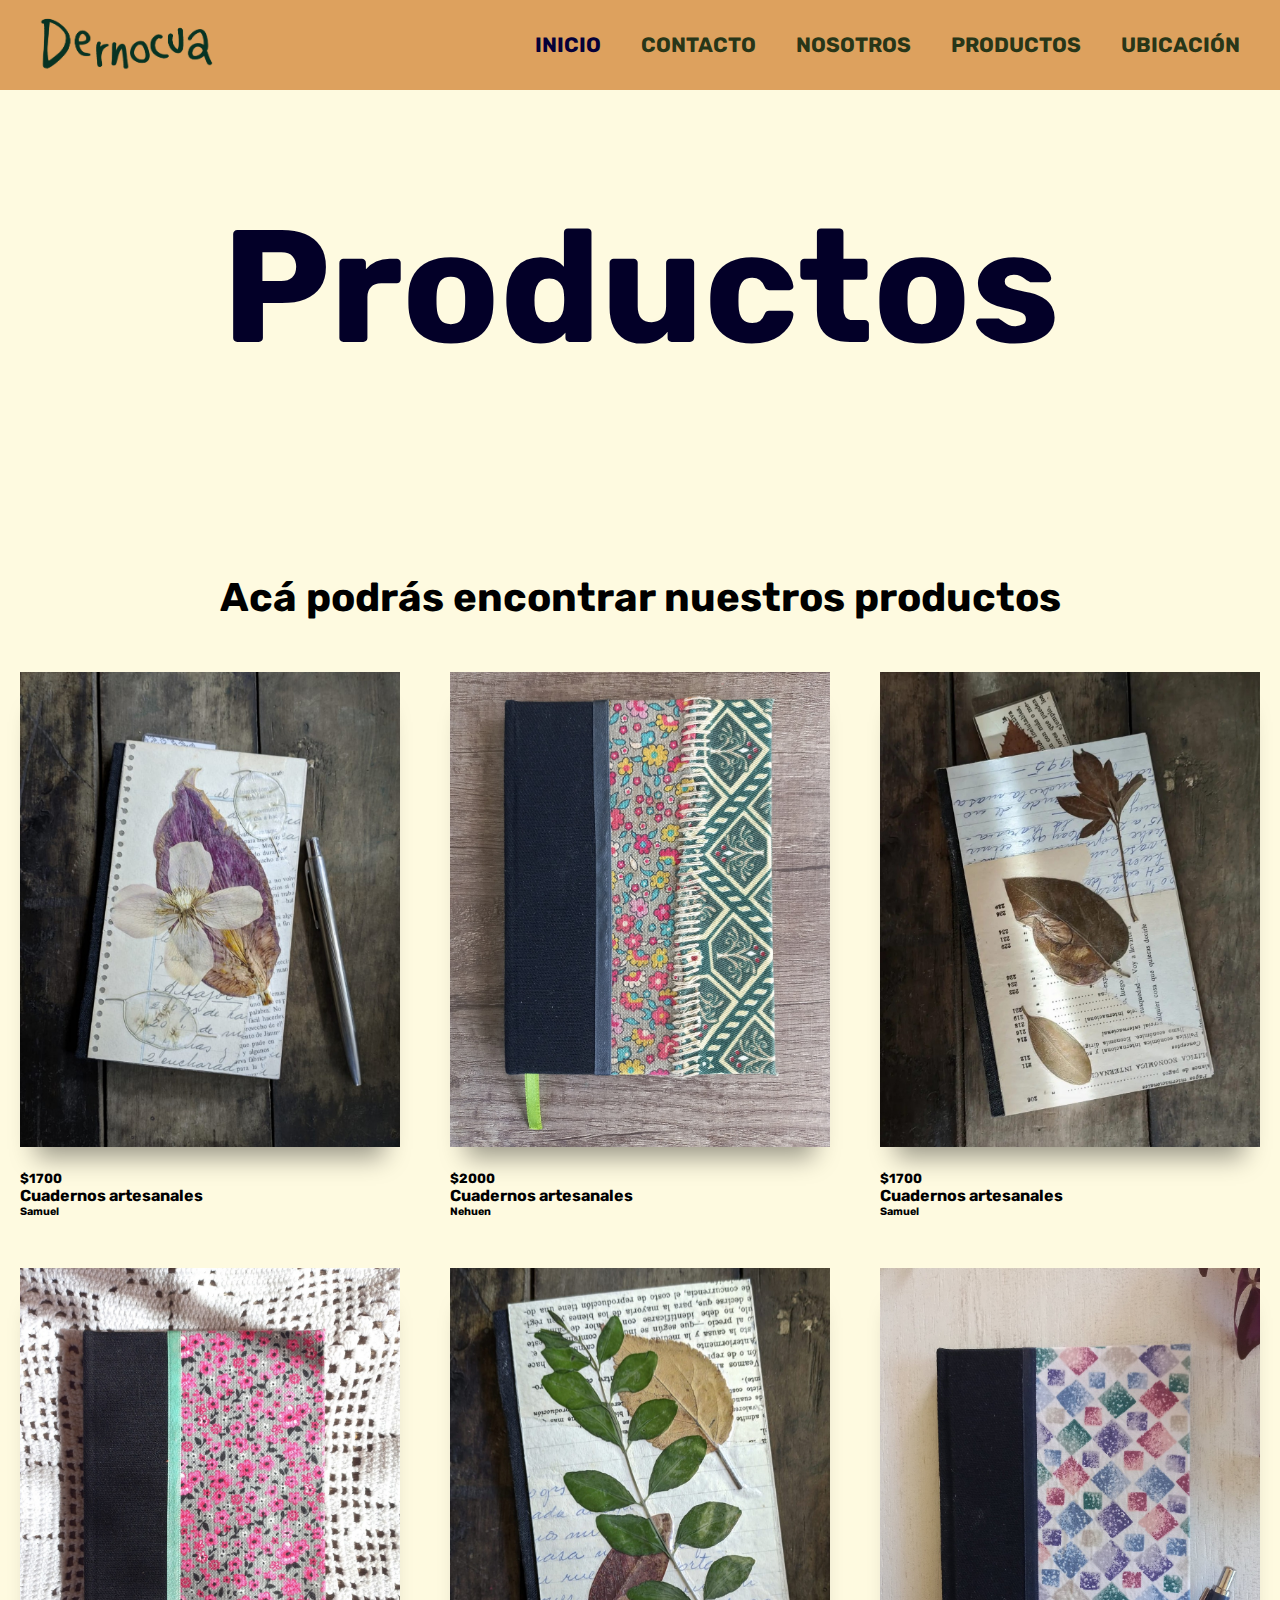
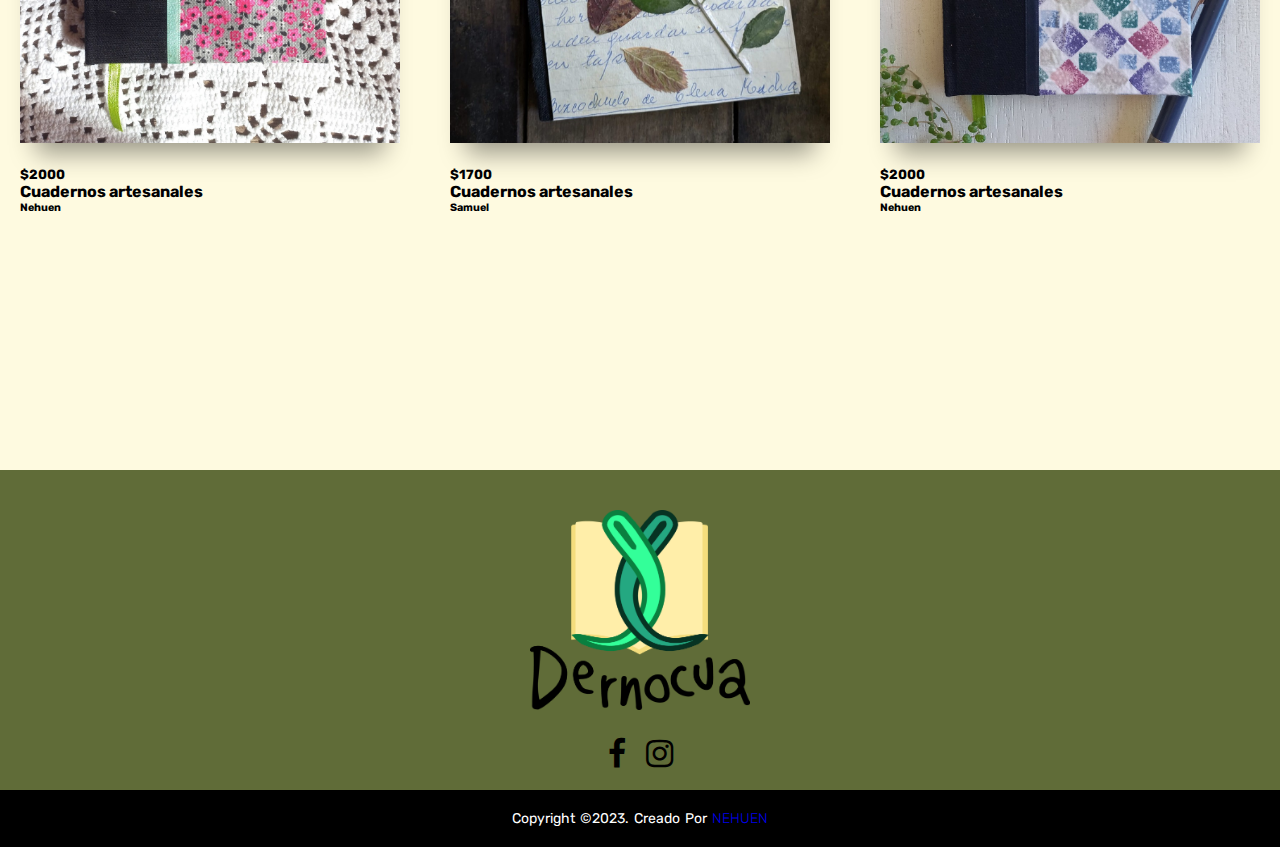
==== Pages/Productos.html @ 75b8b7bf "Primer commit" ====
<!DOCTYPE html>
<html lang="en">
<head>
    <meta charset="UTF-8">
    <meta http-equiv="X-UA-Compatible" content="IE=edge">
    <meta name="viewport" content="width=device-width, initial-scale=1.0">
    <link rel="preconnect" href="https://fonts.googleapis.com">
    <link rel="preconnect" href="https://fonts.gstatic.com" crossorigin>
    <link href="https://fonts.googleapis.com/css2?family=Rubik:wght@500&display=swap" rel="stylesheet">
    <link rel="stylesheet" href="https://stackpath.bootstrapcdn.com/font-awesome/4.7.0/css/font-awesome.min.css">
    <title>Dernocua | Productos</title>
    <link rel="shortcut icon" href="../Img/Dernocua.png" type="image/x-icon">
    <link rel="stylesheet" href="../Css/style.css">
</head>
<body>
    <header> 
        <div class="navbarDernocua"> <!-- Menú de Nav -->
            <a href="../index.html" class="Logo"><img src="../Img/Solo letras.png" alt="Nombre Dernocua"></a>
            <nav> 
                <ul class="Links">
                    <li><a href="../index.html" class="active">Inicio</a></li>
                    <li><a href="./Contacto.html" class="df contacto">Contacto</a></li>
                    <li><a href="./Nosotros.html" class="df">Nosotros</a></li>
                    <li><a href="./Productos.html" class="df">Productos</a></li>
                    <li><a href="./Ubicación.html" class="df">Ubicación</a></li>
                </ul>
            </nav>
            <div class="list">
                <label for="menu" class="menu__label">
                    <img src="../Img/list.svg" alt="list">
                </label>
                <input type="checkbox" name="" id="menu" class="InputList">
                <div class="NavbarMenuMobile">
                    <ul class="LinksMobile">
                        <li><a href="../index.html" class="active">Inicio</a></li>
                        <li><a href="./Contacto.html" class="df contacto">Contacto</a></li>
                        <li><a href="./Nosotros.html" class="df">Nosotros</a></li>
                        <li><a href="./Productos.html" class="df">Productos</a></li>
                        <li><a href="./Ubicación.html" class="df">Ubicación</a></li>
                    </ul>
                </div>
            </div>
        </div>
    </header>
    
    <main class="M-Productos">
        <div class="ContenedorTitulo">
            <h1 class="titulo noIndex tituloMobile" >Productos</h1>
        </div>
        <h2>Acá podrás encontrar nuestros productos</h2>
    </main>

    <section class="GridContainer">
        <div class="ProductosSection">
            <div class="ProductosSection__Producto1">
                <div class="ProductosSection__ContenedorImg">
                    <img src="../Img/Libro-Sam-1.jpeg" alt="Cuaderno tapa hojas">
                </div>
                <div class="ProductosSection__Txt">
                    <h5>$1700</h5>
                    <h4>Cuadernos artesanales</h4>
                    <h6>Samuel</h6>
                </div>
            </div>
            <div class="ProductosSection__Producto2">
                <div class="ProductosSection__ContenedorImg">
                    <img src="../Img/Libro-Nehuen-1.jpeg" alt="Cuaderno tapa telas">
                </div>
                <div class="ProductosSection__Txt">
                    <h5>$2000</h5>
                    <h4>Cuadernos artesanales</h4>
                    <h6>Nehuen</h6>
                </div>
            </div>
            <div class="ProductosSection__Producto3">
                <div class="ProductosSection__ContenedorImg">
                    <img src="../Img/Libro-Sam-2.jpeg" alt="Cuaderno tapa hojas">
                </div>
                <div class="ProductosSection__Txt">
                    <h5>$1700</h5>
                    <h4>Cuadernos artesanales</h4>
                    <h6>Samuel</h6>
                </div>
            </div>
            <div class="ProductosSection__Producto4">
                <div class="ProductosSection__ContenedorImg">
                    <img src="../Img/Libro-Nehuen-2.jpeg" alt="Cuaderno tapa telas">
                </div>
                <div class="ProductosSection__Txt">
                    <h5>$2000</h5>
                    <h4>Cuadernos artesanales</h4>
                    <h6>Nehuen</h6>
                </div>
            </div>
            <div class="ProductosSection__Producto5"> 
                <div class="ProductosSection__ContenedorImg">
                    <img src="../Img/Libro-Sam-3.jpeg" alt="Cuaderno tapa hojas">
                </div>
                <div class="ProductosSection__Txt">
                    <h5>$1700</h5>
                    <h4>Cuadernos artesanales</h4>
                    <h6>Samuel</h6>
                </div>
            </div>
            <div class="ProductosSection__Producto6">
                <div class="ProductosSection__ContenedorImg">
                    <img src="../Img/Libro-Nehuen-3.jpeg" alt="Cuaderno tapa telas">
                </div>
                <div class="ProductosSection__Txt">
                    <h5>$2000</h5>
                    <h4>Cuadernos artesanales</h4>
                    <h6>Nehuen</h6>
                </div>
            </div>
        </div>
    </section>
        
        
        <footer>
            <div class="footer-content">
                <img src="../Img/Dernocua logo y nombre.png" alt="Logo de Dernocua" class="LogoFooter">
                <ul class="socials">
                    <li><a href="https://www.facebook.com/profile.php?id=100084937357541" target="_blank" class="Face"><i class="fa fa-facebook"></i></a></li>
                    <li><a href="https://www.instagram.com/dernocua/?fbclid=IwAR2qWeldLcAL_g2Lmc_AizQINRMRyN1Q34er-c5KJj5J0bY8YRoaZrIyLvI" target="_blank" class="Ig"><i class="fa fa-instagram"></i></a></li>
                </ul>
            </div>
            <div class="footer-bottom">
                <p>copyright &copy;2023. Creado por <span><a href="https://github.com/Nehuen627" target="_blank">Nehuen</a></span></p>
            </div>
        </footer>
</body>
</html>
---- Css/style.css ----
/* global */
* {
    margin: 0;
    padding: 0;
    box-sizing: border-box;
    text-decoration: none;
    list-style: none;
    font-family: 'Rubik', sans-serif;
}
body {
    height: 100vh;
    background-color: #FEFAE0;
}

/* header (navbar) */
header{
    position: fixed;
    top: 0;
    z-index: 1000;
	width: 100%;
	height: 90px;
	background-color: #DDA15E;
    transition: all .50s ease;
}
.navbarDernocua{
	max-width: 100%;
	padding: 0 10px;
	margin: auto;
}
.Logo{
	float: left;
	padding: 5px 20px 0;
}
.Logo img{
	height: 80px;
}
.Logo img:hover{
	transform: scale(1.1);
}
.Links{
    float: right;
	display: flex;
	align-items: center;
	min-height: 90px;
	z-index: 1000;
}
.Links{
	list-style: none;
	padding: 0 10px;
}
.Links li{
	position: relative;
	transition: .3s linear;
	z-index: 1000;
}
.Links li:hover{
	transform: scale(1.1);
}
.Links li a{
	text-align: center;
	text-transform: uppercase;
	font-size: 1.3rem;
	font-weight: bold;
	padding: 12px 20px;
	transition: .3s linear;
    text-decoration: none   ;
}
.LinksMobile li a {
    text-decoration: none;
}

.Links li a:hover{
    text-shadow: #da00e5 1px 1px;
    color: #050038;
	transform: scale(1.1);
}

.active {
    color: #050038;
}

/* color base texto navbar - inicio */
    .df {
color: #283618;
}   

.list {
    float: right;
    padding: 20px 20px 0;
}
.list label img {
    height: auto;
    width: 50px;
    display: none;
}
.InputList {
    display: none;
}

/* Footer */
footer{
    position: relative;
    bottom: 0;
    background-color: #606c38;
    height: auto;
    width: 100%;
    font-family: "Open Sans";
    padding-top: 40px;
}
.LogoFooter {
    height: 200px;
}
.footer-content{
    display: flex;
    align-items: center;
    justify-content: center;
    flex-direction: column;
    text-align: center;
}
.socials{
    list-style: none;
    display: flex;
    align-items: center;
    justify-content: center;
    margin: 28px 0 20px 0;
}
.socials li{
    margin: 0 10px;
}
.socials a{
    text-decoration: none;
    color: black;
}
.socials a i{
    font-size: 2rem;
    transition: color .4s ease;
}
.Face i:hover {
    color: #F3FF86;
    transform: scale(1.1);
}
.Ig i:hover {
    color: 	#F3FF86;
    transform: scale(1.1);
}

.footer-bottom{
    color: #fff;
    background: #000;
    width: 100%;
    padding: 20px 0;
    text-align: center;
}
.footer-bottom p{
    font-size: 14px;
    word-spacing: 2px;
    text-transform: capitalize;
}
.footer-bottom span{
    text-transform: uppercase;
    font-weight: 200;
}

/* titulo */
.ContenedorTitulo {
    overflow: hidden;
}
.titulo {
    font-size: 10rem;
    position: relative;
    text-align: center;
    color: #030028;
    background: none;
    animation: 2s;
    animation-name: slidein;
}
@keyframes slidein {
    from {
        margin-left: 100%;
        width: 300% 
    }

    to {
        margin-left: 0%;
        width: 100%;
    }
}
.titulo.noIndex {
    margin: 15% auto 15% auto;
}

/* Index */
/* main */
.LogoIndex {
    display: flex;
    position: relative;
    margin: 12% auto 0% auto;
    height: 280px;
    width: 280px;
}

.hrIndex {
    background-color: black;
    position: relative;
    height: 3px;
    width: 40%;
    margin-left: auto;
    margin-right: auto;
    animation: 5s;
    animation-name: slidein;
}

.Br-Bs {
    position: relative;
    text-align: center;
    font-size: 1.5rem;
    padding: 0 0 180px 0;
    animation: 4s;
    animation-name: slidein;
}

/* Presentación */
.Presentación {
    position: relative;
    text-align: center;
    padding: 20px 0 20px 0;
    background-color: #99a670;
    width: 100%;
}
.Presentación h2 {
    font-size: 2rem;
}
.pPresentación {
    width: 800px;
    margin: 0 auto;
    color: black;
    font-family: 'Pacifico', cursive;
    font-size: 1.2rem;
}
.Disposición {
    font-size: 1.5rem;
    padding: 10px 0;
    margin: 0% 35%;
    background-color: #8c9c59;
    border-bottom-right-radius: 40px;
    border-top-left-radius: 40px;
}

/* section hs y ub */
.HsUbi figure {
    display: flex;
    margin: 8% auto;
    justify-content: center;
    align-items: center;
}

.ContainerImg1 {
    position: relative;
    width: 50%;
    max-width: 733px;
    display: flex;
    margin-right: 15px;
    align-items: center;
}
.ContainerImg2 {
    position: relative;
    width: 50%;
    max-width: 733px;
    display: flex;
    margin-left: 15px;
    align-items: center;
}
.FHis, .FUbi {
    display: block;
    width: 100%;
    height: 550px;
    border-radius: 15px;
    box-shadow: 0px 15px 25px #00000080;
    cursor: pointer;
}
.CapaHis, .CapaUbi{
    position: absolute;
    background: #00000080;
    color: #f1f1f1;
    border-radius: 15px;
    width: 100%;
    height: 100%;
    transition: .5s ease;
    opacity:0;
    font-size: 2rem;
    color: white;
    text-align: center;
    padding: 50% 50% 0 0 ;
}

.LinkHover {
    color: #FFFFAB;
    font-size: 2rem;
    font-family: "Open Sans";
}

.ContainerImg1:hover .CapaHis {
    opacity: 1;
}
.ContainerImg2:hover .CapaUbi {
    opacity: 1;
}

/* Llama a Producto */
.ProductoLink {
    display: flex;
    justify-content: center;
}
.ProductoLink h2 {
    font-size: 2rem;
    text-align: center;
    padding: 5% 0;
}
.ProductoLink div img {
    margin: 0 0 40% 0;
}

.TituloExplora:hover {
    transform: scale(1.1);
    transition: all 0.5s ease;
}

/* Contacto */
.M-Contacto div {
    position: relative;
    text-align: center;
}
.M-Contacto div h2 {
    font-size: 2.5rem;
}
.M-Contacto div p {
    font-size: 1.2rem;
}
.cuerpo {
    display: flex;
    justify-content: center;
}
.S-Formulario {
    background-color: #E3A772;
    border: #572b05 solid;
    display: flex;
    padding: 5%;
    height: 70%;
    width: 40%;
    border-radius: 2%;
    margin: 5%;
    justify-content: center;
}

.Formulario {
    height: auto;
    width: 100%;
    display: flex;
    flex-direction: column;
}
.Formulario h5 {
    margin: 1%;
    font-size: 1.1rem;
}
.Formulario input, select{
    margin:1% auto 5% 1%;
    height: 45%;
    width: 100%;
    background-color:antiquewhite;
    border: #000 solid;
}
.Formulario textarea {
    margin:1% auto 0% 1%;
    width: 100%;
    height: 50%;
    background-color:antiquewhite;
    border: #000 solid;
}
.contenido {
    display: flex;
    align-items: center;
    margin:1%;
}

#checkbox{
    margin: 0%;
    width: 10%;
    height: 60%;
}
.Nhover:hover , .Mhover:hover , .Thover:hover , .Chover:hover {
    transform: scale(1);
    color: #050038;
    text-shadow: #ffffff 1px 1px;
}

/* Nosotros */
.M-Nosotros  h2{
    text-align: center;
    font-size: 2.5rem;
    margin: 0% auto 4% auto;
}
.N-Dernocua {
    text-align: center;
    font-size: 3rem;
    background-color:#8D80AD;
    padding: 2%;
    color: 010029;
    font-family: 'Pacifico', cursive;
}
.Historia {
    text-align: center;
}
.H-p1 p, .H-p2  p, .H-p4 p {
    font-size: 1.2rem;
    color: #000;
    padding: 5%;
    font-family: 'Pacifico', cursive;
    font-weight: 500;
    font-size: 1.3rem;
    width: 60%;
    margin: 0% auto;
}

.H-p3 p {
    margin-top: 5%;
    font-size: 1.4rem;
}
.H-p3 h4 {
    padding: 3%;
    font-size: 1.6rem
}
.H-p4 {
    padding: 1%;
}

.H-p5 {
    font-size: 1.8rem;
    margin: 0% auto 8% auto;
}
.H-p6 {
    padding: 5%;
    font-weight: 600;
    font-size: 1.4rem;
    background-color: #39210c7b;
    margin: 0% 5%;
    border-top-left-radius: 80px;
    border-bottom-right-radius: 80px;
}

.Historia hr {
    width: 80%;
    height: 3.5px;
    margin: 1% auto;
    background-color: #000;
    display: inline-block;
    justify-content: center;
}

.agradecimiento {
    padding: 5%;
    margin: 10% 10% 15% 10%;
    border-radius: 50px;
    font-size: 1.5rem;
    box-shadow: 0px 15px 25px #00000080;
    background-color: #d28400;
    background-image: linear-gradient(132deg, #d28400 0%, #715900 100%);    
    text-align: center;
}

/* Ubicación */
.UbicacionesPresentación h2{
    text-align: center;
    font-size: 2.5rem;
    margin: 0% auto 4% auto;
}
.UbicacionesPresentación p {
    text-align: center;
    font-size: 1.5rem;
    margin-bottom: 2%;
}
.carouseldiv {
    background-color: #000;
    padding: 0.5%;
    border-radius: 10px;
    margin-bottom: 20%;
}
.TextCarousel {
    color: black;
}
.TextCarousel a {
    text-decoration: none;
    color: #c800ff;
}


/* Productos */

.M-Productos h2 {
    text-align: center;
    font-size: 2.5rem;
    margin: 0% auto 4% auto;
}
.GridContainer {
    width: 100%;
    margin: 0 auto 20% auto;
    max-width: 1240px;
}
.ProductosSection {
    display: grid;
    grid-template-columns: repeat(3, 1fr);
    grid-gap: 50px;
}

.ProductosSection__ContenedorImg img{
    height: auto;
    width: 100%;
    position: relative;
    display: inline-block;
    margin-bottom: 20px;
    box-shadow: 0 26px 24px -16px rgb(0 0 0 / 40%);
    transition: all .17s ease-in-out;
}

.ProductosSection__Producto1 img:hover,  .ProductosSection__Producto2 img:hover, .ProductosSection__Producto3 img:hover, .ProductosSection__Producto4 img:hover, .ProductosSection__Producto5 img:hover, .ProductosSection__Producto6 img:hover {
    transform: translateY(-10px);
    padding: 2px;
    background-color: blueviolet;
}         

.ProductosSection__Producto1:hover,  .ProductosSection__Producto2:hover, .ProductosSection__Producto3:hover, .ProductosSection__Producto4:hover, .ProductosSection__Producto5:hover, .ProductosSection__Producto6:hover {
    color: blueviolet;
}         

/* Media queries */
/* Small devices (portrait tablets and large phones, 600px and up) */
@media only screen and (max-width: 768px) {
    /* Navbar */
    .Links {
        display: none;
    }
    .list label img {
        display: block;
    }
    .NavbarMenuMobile {
        position: absolute;
        top: 100%;
        margin-top: 1%;
        right: 2%;
        width: 270px;
        height: auto;
        background-color: #DDA15E;
        display: flex;
        flex-direction: column;
        border-radius: 10px;
        transition: all .50s;
        clip-path: circle(0 at center);
    }
    .LinksMobile {
        padding-left: 0rem; 
        margin-bottom: 0rem; 
    }
    .LinksMobile a {
        display: block;
        margin: 12px 0;
        padding: 0px 25px;
        transition: all .50s;
    }
    .InputList:checked + .NavbarMenuMobile {
        clip-path: circle(100% at center);
    }
    .tituloMobile {
        font-size: 2.5rem;
    }  
    .ContenedorTitulo {
        margin: 30% auto 15% auto;
    }
    /* Productos */
    .ProductosSection {
        display: grid;
        grid-template-columns: 1fr;
    }    
}


/* Medium devices (landscape tablets, 768px and up) */
@media only screen and (min-width:768px) and (max-width: 992px) {
    /* Navbar */
    .Links {
        display: none;
    }
    .list label img {
        display: block;
    }
    .NavbarMenuMobile {
        position: absolute;
        top: 100%;
        margin-top: 1%;
        right: 2%;
        width: 270px;
        height: auto;
        background-color: #DDA15E;
        display: flex;
        flex-direction: column;
        border-radius: 10px;
        transition: all .50s;
        clip-path: circle(0 at center);
    }
    .LinksMobile {
        padding-left: 0rem; 
        margin-bottom: 0rem; 
    }
    .LinksMobile a {
        display: block;
        margin: 12px 0;
        padding: 0px 25px;
        transition: all .50s;
    }
    .InputList:checked + .NavbarMenuMobile {
        clip-path: circle(100% at center);
    }
    .tituloMobile {
        font-size: 2rem;
    }  

    
    /* Productos */
    .ProductosSection {
        display: grid;
        grid-template-columns: repeat(2, 1fr);
        grid-gap: 50px;
    }    
}

@media only screen and (min-width:992px) {
    .NavbarMenuMobile {
        display: none;
    }
}
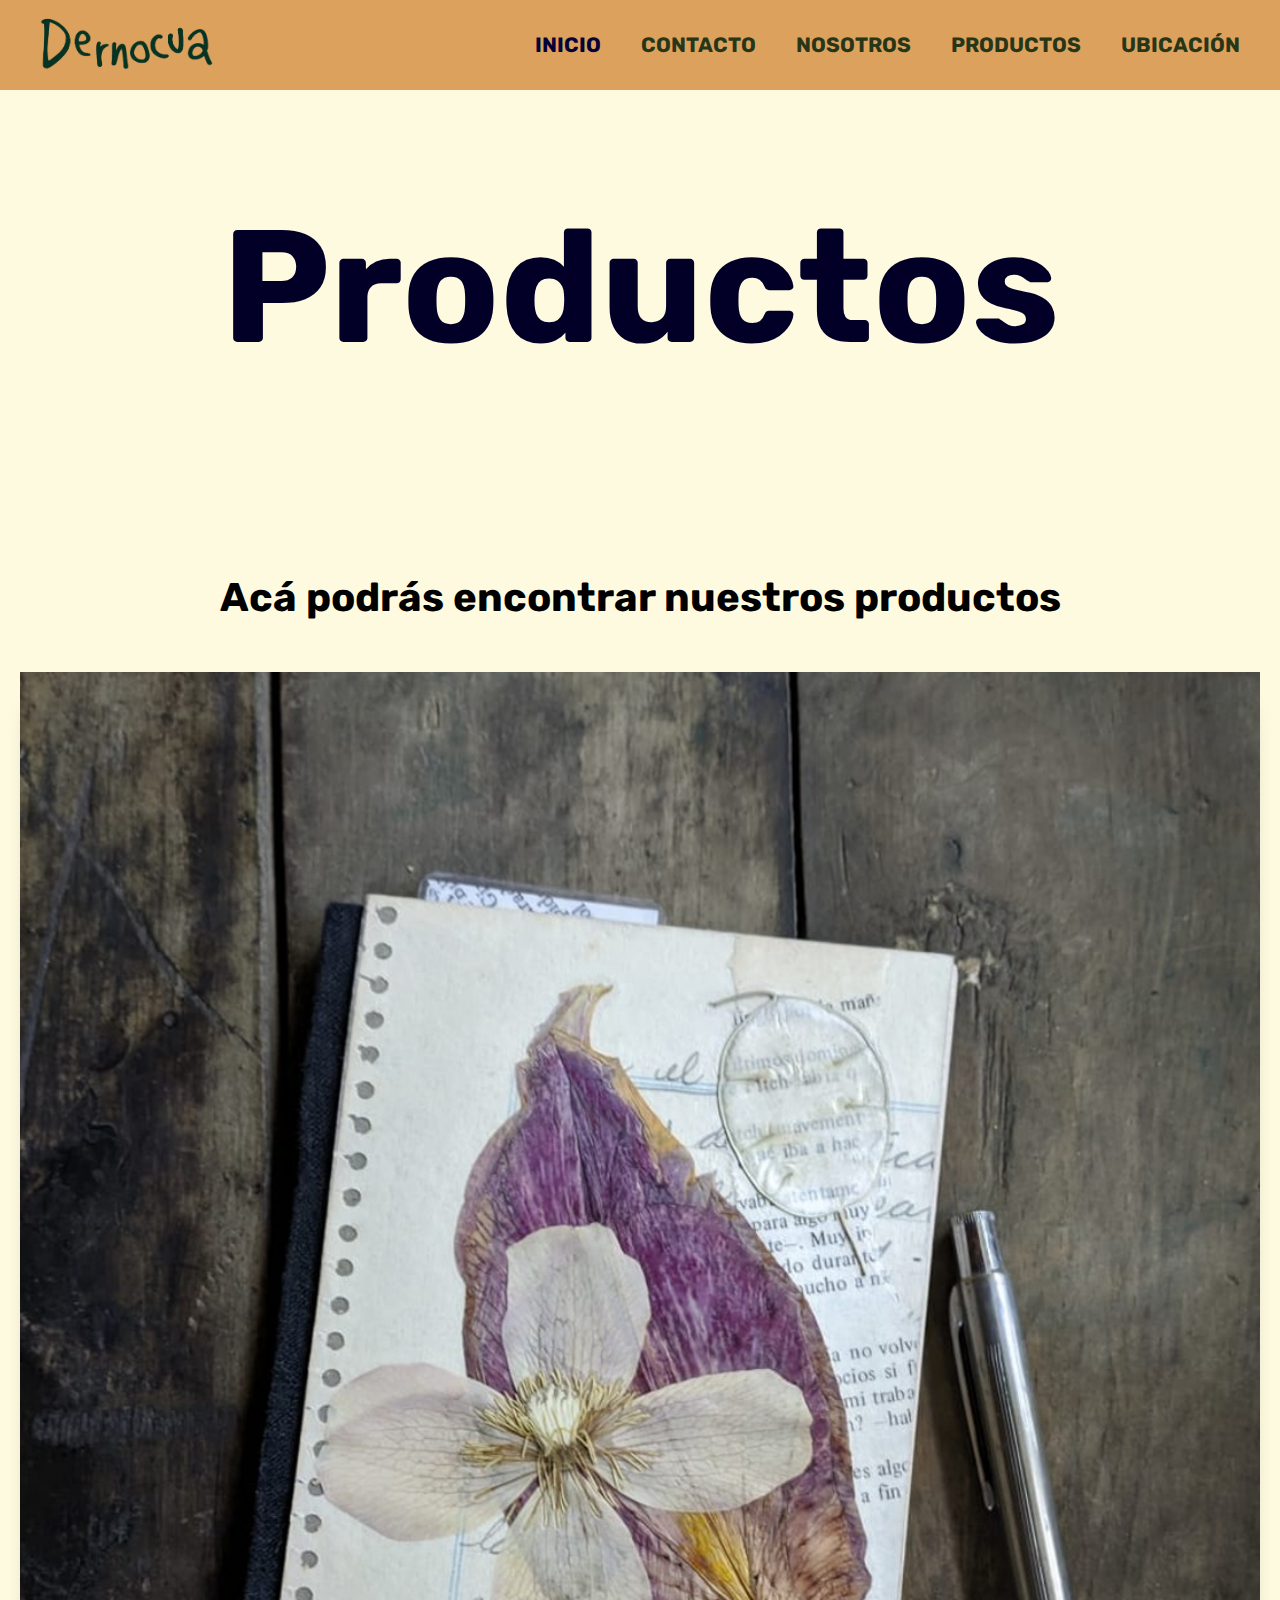
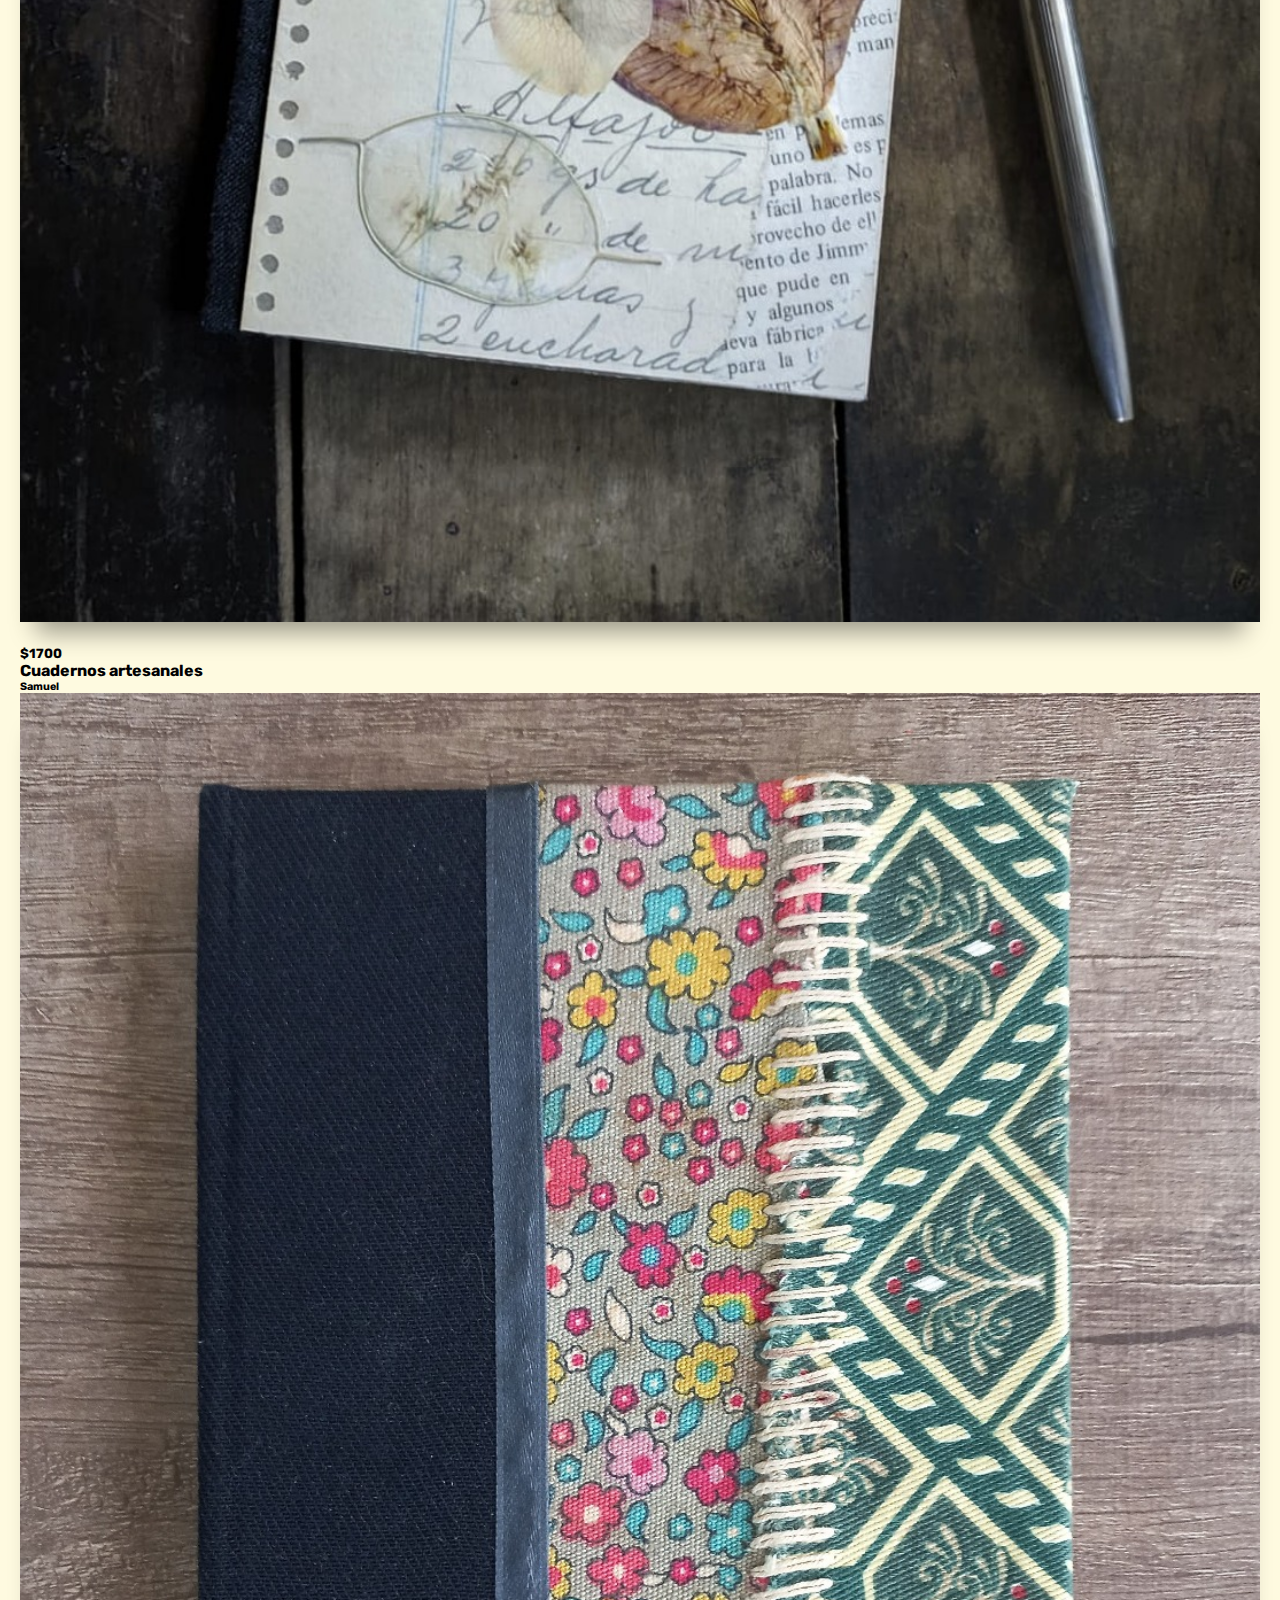
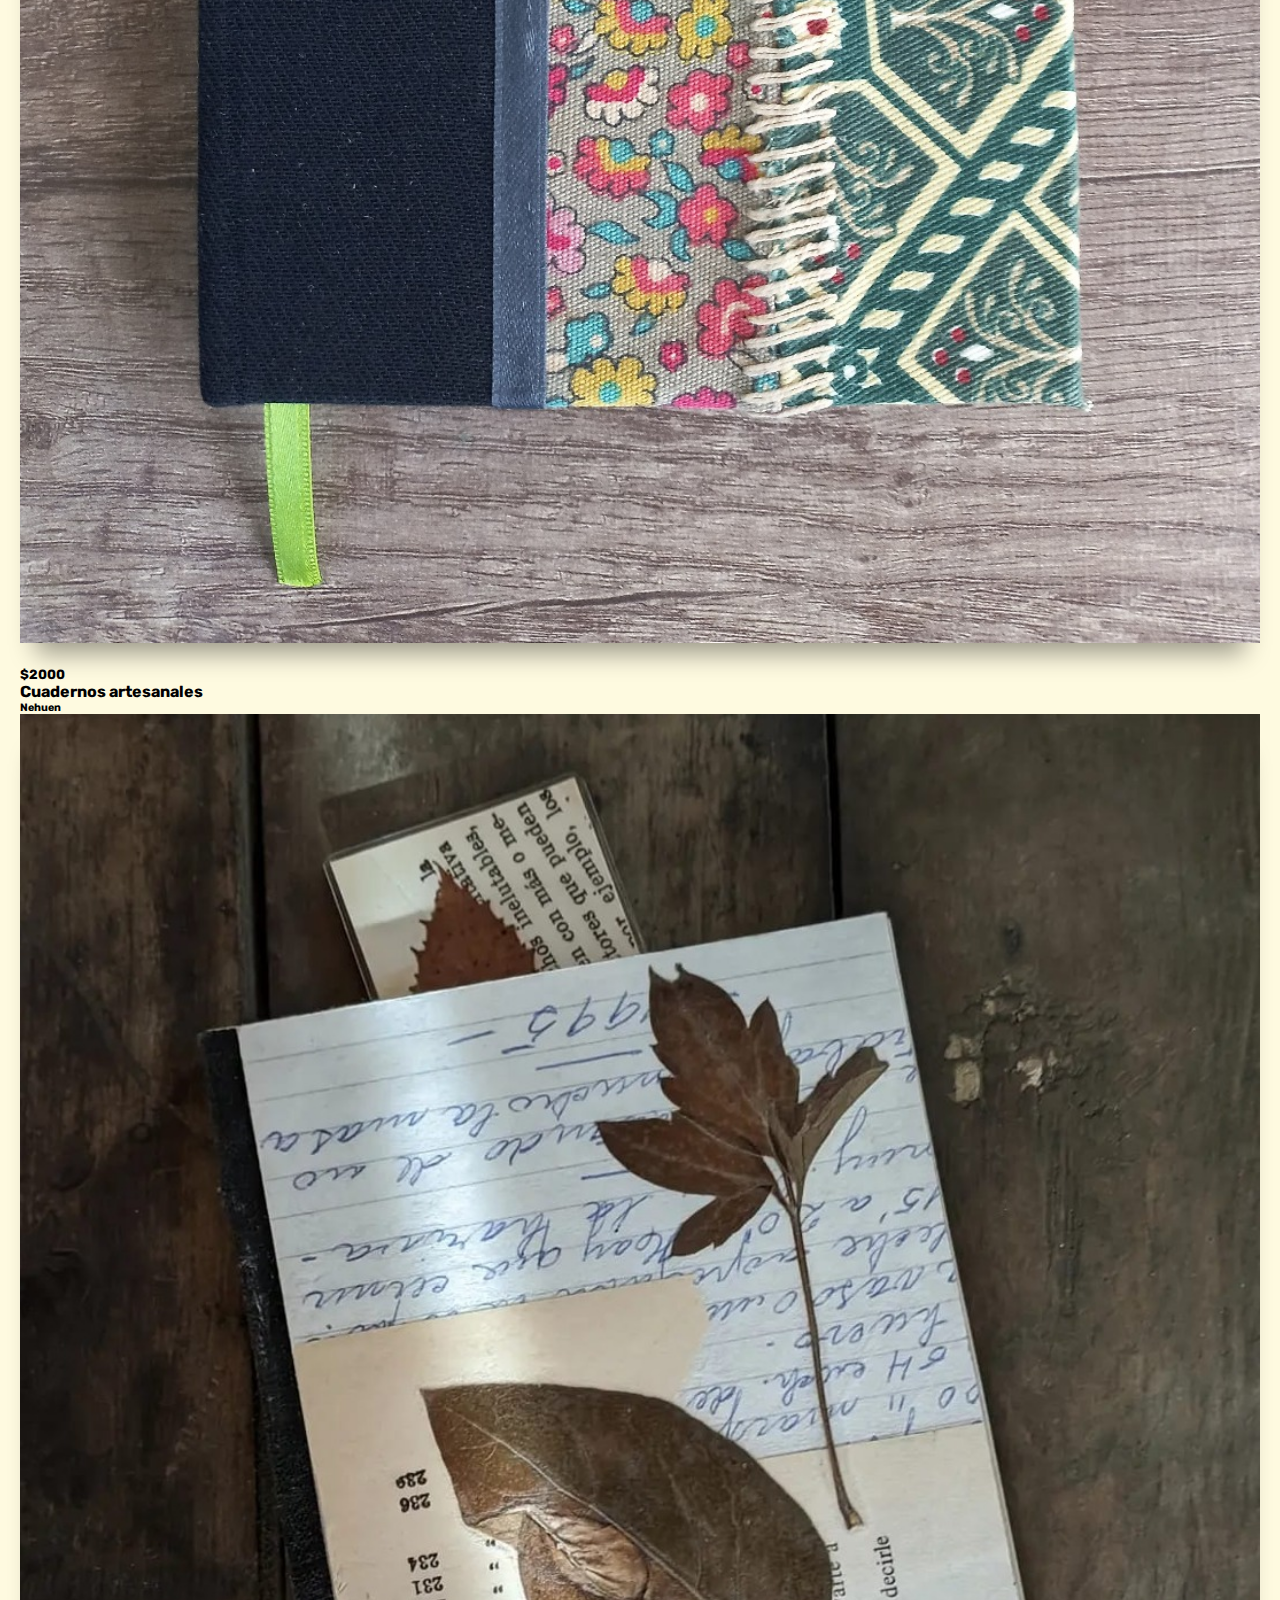
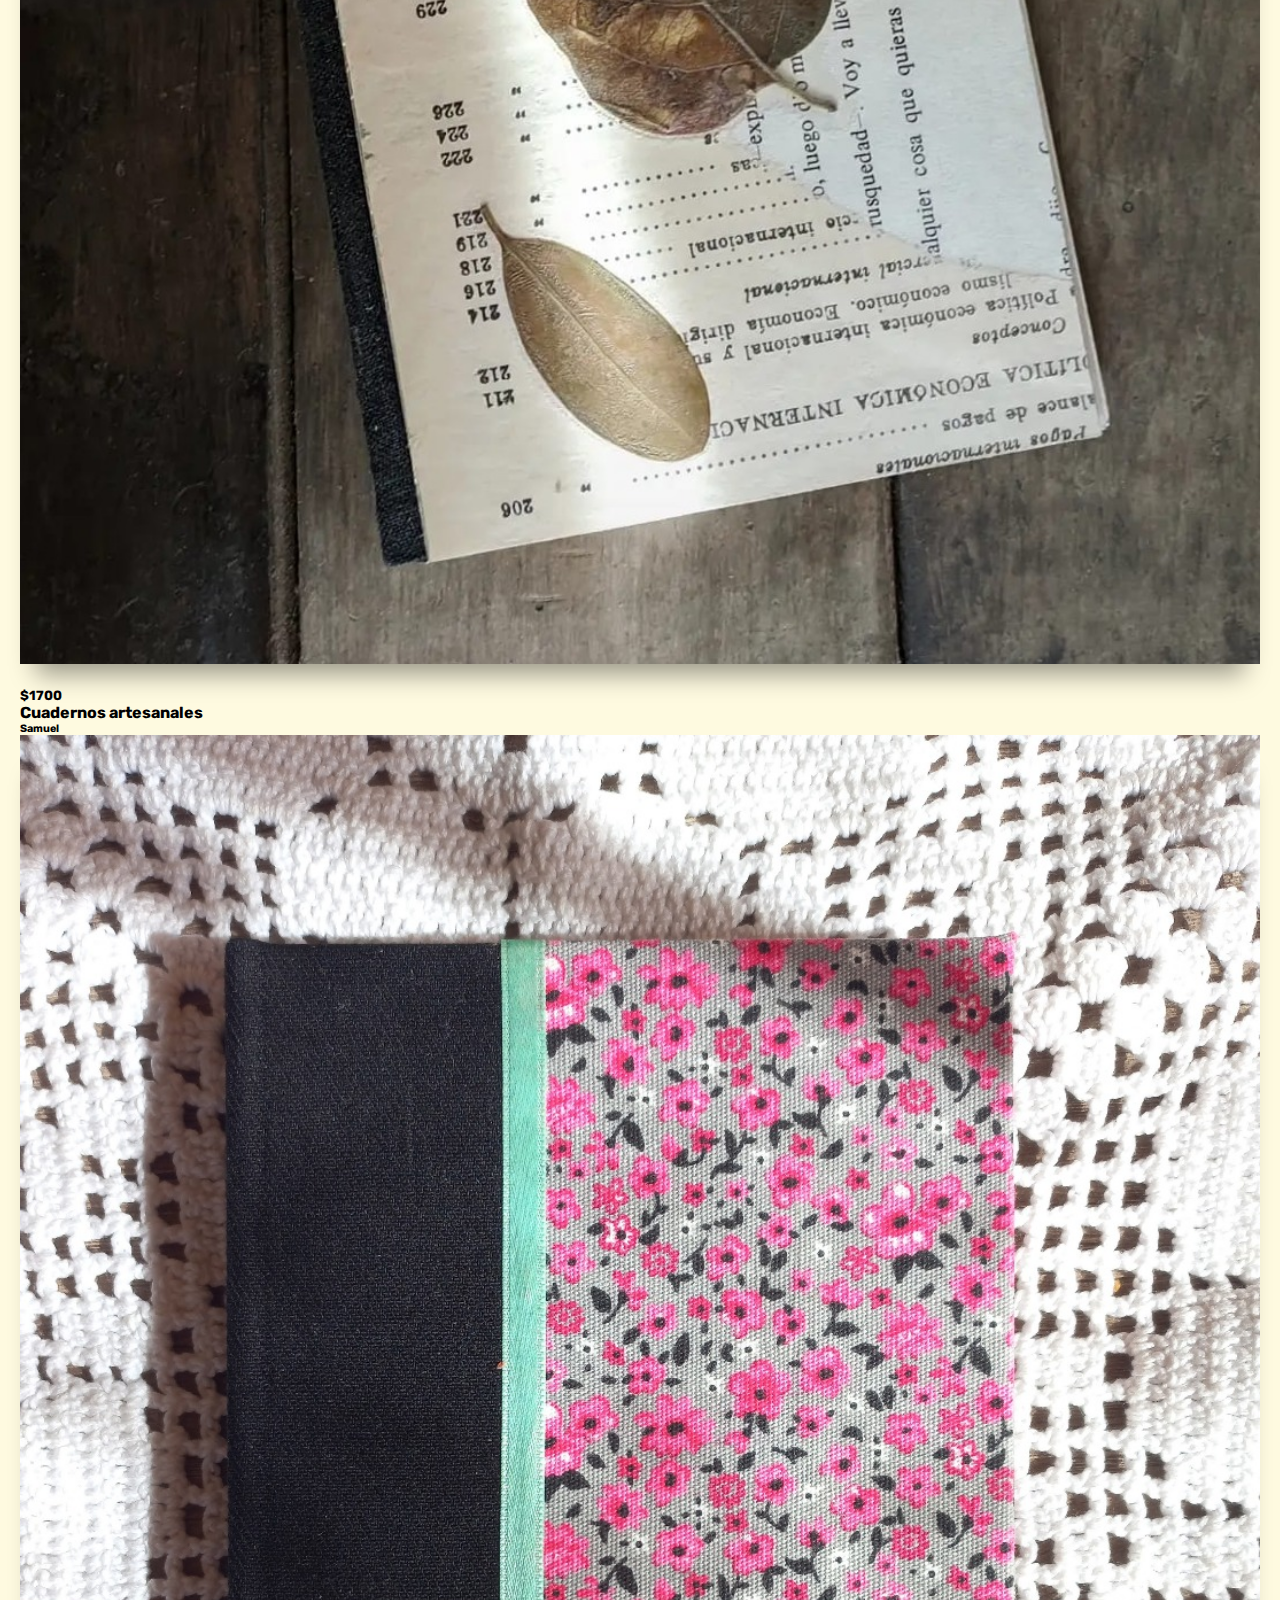
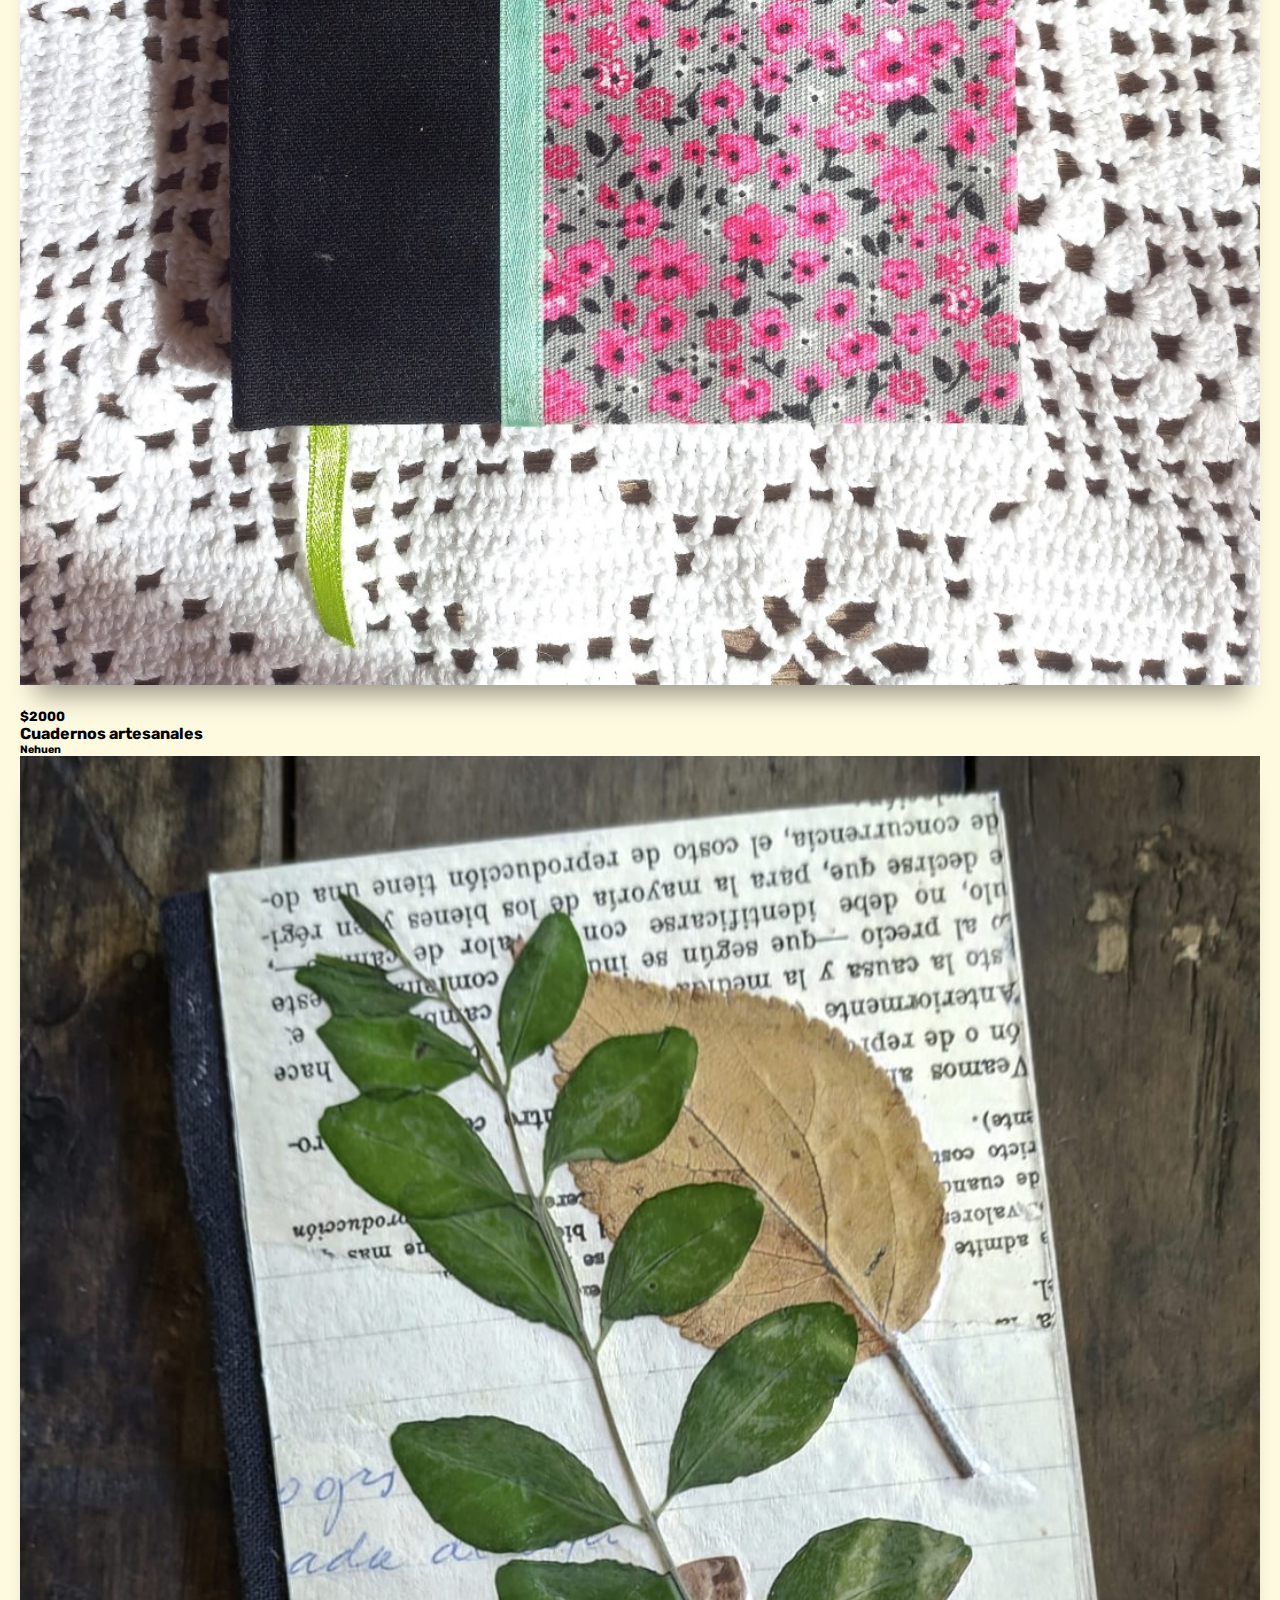
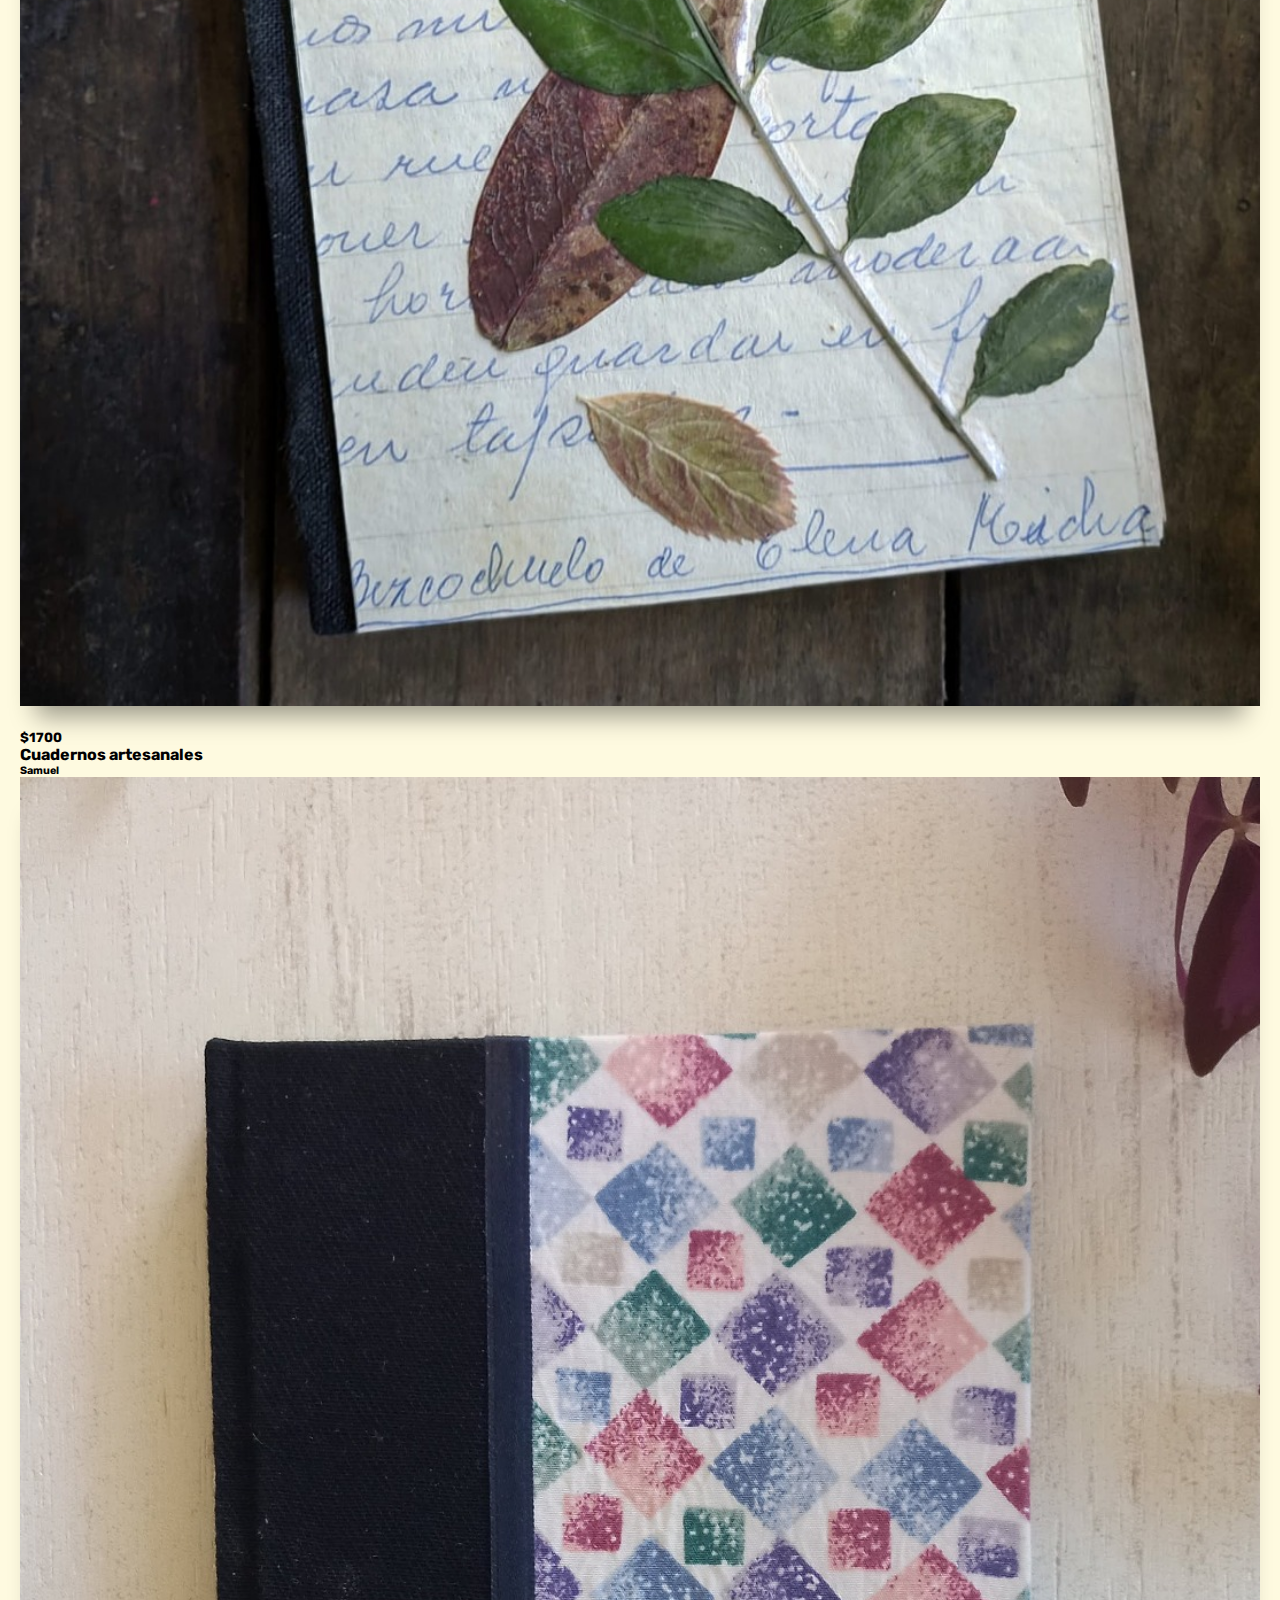
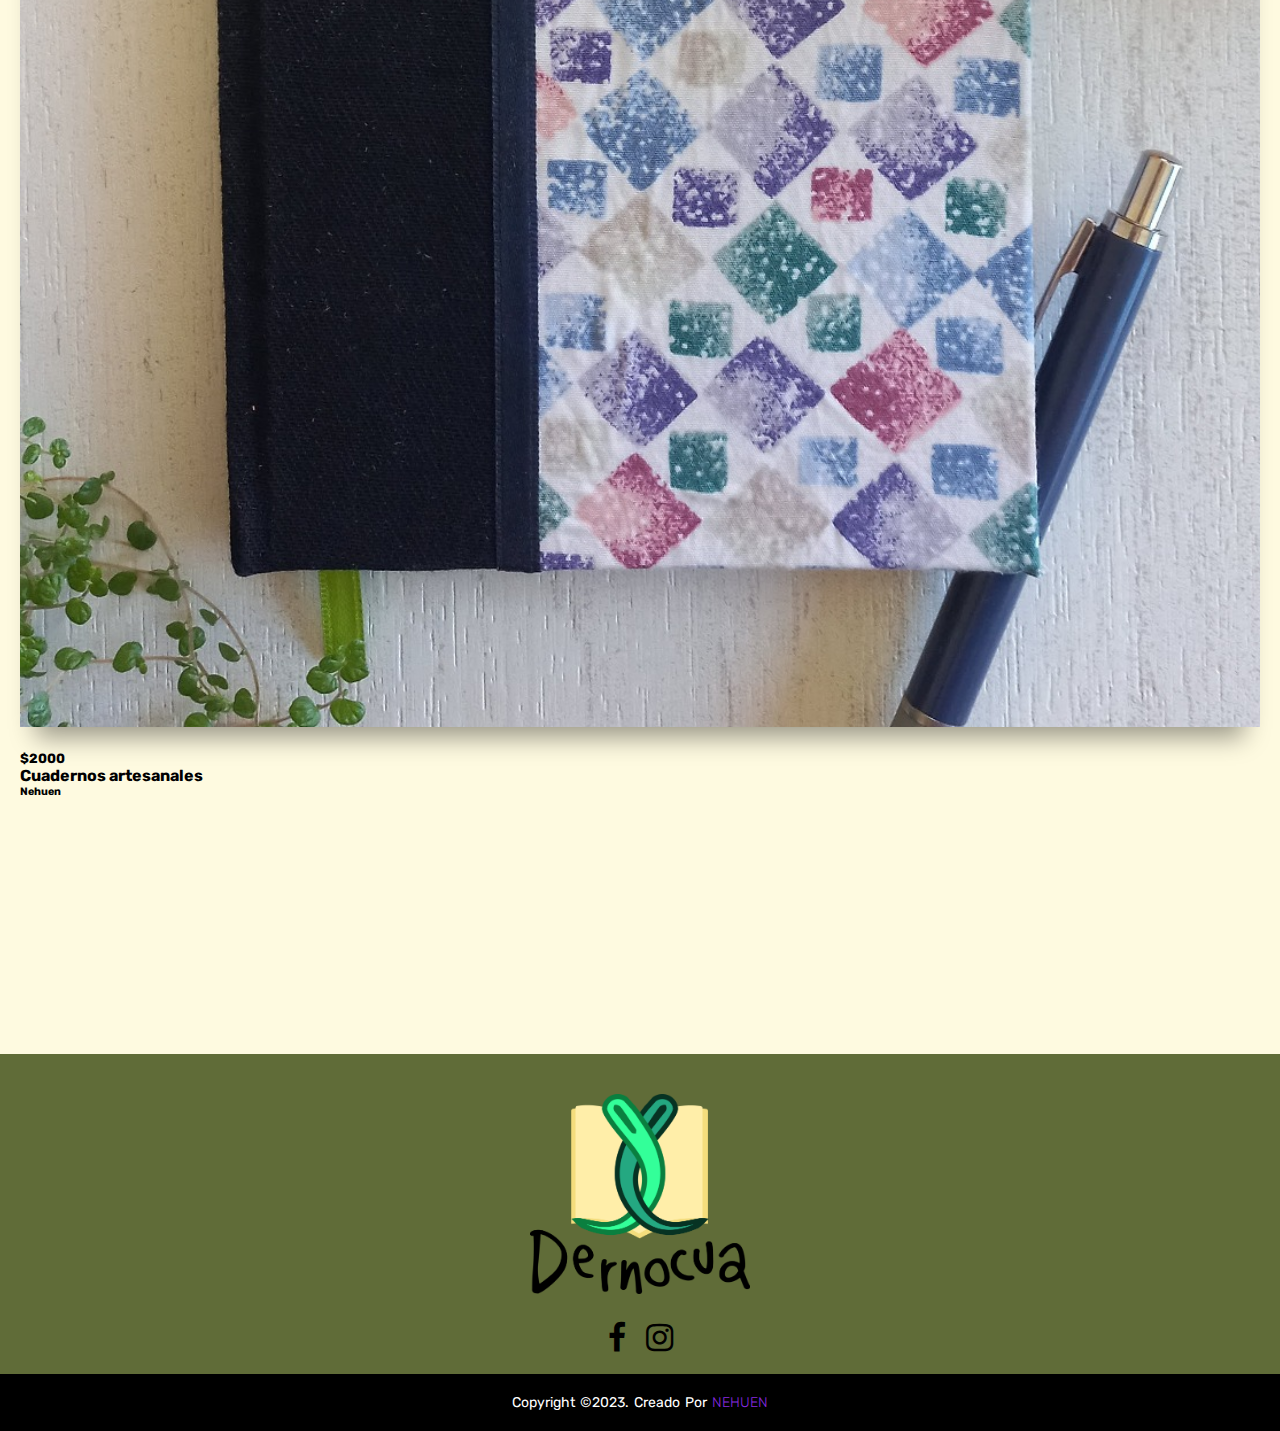
==== commit 5539aae6: "Producto-Ubicación Responsive" ====
--- a/Pages/Productos.html
+++ b/Pages/Productos.html
@@ -1,132 +1,135 @@
-<!DOCTYPE html>
-<html lang="en">
-<head>
-    <meta charset="UTF-8">
-    <meta http-equiv="X-UA-Compatible" content="IE=edge">
-    <meta name="viewport" content="width=device-width, initial-scale=1.0">
-    <link rel="preconnect" href="https://fonts.googleapis.com">
-    <link rel="preconnect" href="https://fonts.gstatic.com" crossorigin>
-    <link href="https://fonts.googleapis.com/css2?family=Rubik:wght@500&display=swap" rel="stylesheet">
-    <link rel="stylesheet" href="https://stackpath.bootstrapcdn.com/font-awesome/4.7.0/css/font-awesome.min.css">
-    <title>Dernocua | Productos</title>
-    <link rel="shortcut icon" href="../Img/Dernocua.png" type="image/x-icon">
-    <link rel="stylesheet" href="../Css/style.css">
-</head>
-<body>
-    <header> 
-        <div class="navbarDernocua"> <!-- Menú de Nav -->
-            <a href="../index.html" class="Logo"><img src="../Img/Solo letras.png" alt="Nombre Dernocua"></a>
-            <nav> 
-                <ul class="Links">
-                    <li><a href="../index.html" class="active">Inicio</a></li>
-                    <li><a href="./Contacto.html" class="df contacto">Contacto</a></li>
-                    <li><a href="./Nosotros.html" class="df">Nosotros</a></li>
-                    <li><a href="./Productos.html" class="df">Productos</a></li>
-                    <li><a href="./Ubicación.html" class="df">Ubicación</a></li>
-                </ul>
-            </nav>
-            <div class="list">
-                <label for="menu" class="menu__label">
-                    <img src="../Img/list.svg" alt="list">
-                </label>
-                <input type="checkbox" name="" id="menu" class="InputList">
-                <div class="NavbarMenuMobile">
-                    <ul class="LinksMobile">
-                        <li><a href="../index.html" class="active">Inicio</a></li>
-                        <li><a href="./Contacto.html" class="df contacto">Contacto</a></li>
-                        <li><a href="./Nosotros.html" class="df">Nosotros</a></li>
-                        <li><a href="./Productos.html" class="df">Productos</a></li>
-                        <li><a href="./Ubicación.html" class="df">Ubicación</a></li>
-                    </ul>
-                </div>
-            </div>
-        </div>
-    </header>
-    
-    <main class="M-Productos">
-        <div class="ContenedorTitulo">
-            <h1 class="titulo noIndex tituloMobile" >Productos</h1>
-        </div>
-        <h2>Acá podrás encontrar nuestros productos</h2>
-    </main>
-
-    <section class="GridContainer">
-        <div class="ProductosSection">
-            <div class="ProductosSection__Producto1">
-                <div class="ProductosSection__ContenedorImg">
-                    <img src="../Img/Libro-Sam-1.jpeg" alt="Cuaderno tapa hojas">
-                </div>
-                <div class="ProductosSection__Txt">
-                    <h5>$1700</h5>
-                    <h4>Cuadernos artesanales</h4>
-                    <h6>Samuel</h6>
-                </div>
-            </div>
-            <div class="ProductosSection__Producto2">
-                <div class="ProductosSection__ContenedorImg">
-                    <img src="../Img/Libro-Nehuen-1.jpeg" alt="Cuaderno tapa telas">
-                </div>
-                <div class="ProductosSection__Txt">
-                    <h5>$2000</h5>
-                    <h4>Cuadernos artesanales</h4>
-                    <h6>Nehuen</h6>
-                </div>
-            </div>
-            <div class="ProductosSection__Producto3">
-                <div class="ProductosSection__ContenedorImg">
-                    <img src="../Img/Libro-Sam-2.jpeg" alt="Cuaderno tapa hojas">
-                </div>
-                <div class="ProductosSection__Txt">
-                    <h5>$1700</h5>
-                    <h4>Cuadernos artesanales</h4>
-                    <h6>Samuel</h6>
-                </div>
-            </div>
-            <div class="ProductosSection__Producto4">
-                <div class="ProductosSection__ContenedorImg">
-                    <img src="../Img/Libro-Nehuen-2.jpeg" alt="Cuaderno tapa telas">
-                </div>
-                <div class="ProductosSection__Txt">
-                    <h5>$2000</h5>
-                    <h4>Cuadernos artesanales</h4>
-                    <h6>Nehuen</h6>
-                </div>
-            </div>
-            <div class="ProductosSection__Producto5"> 
-                <div class="ProductosSection__ContenedorImg">
-                    <img src="../Img/Libro-Sam-3.jpeg" alt="Cuaderno tapa hojas">
-                </div>
-                <div class="ProductosSection__Txt">
-                    <h5>$1700</h5>
-                    <h4>Cuadernos artesanales</h4>
-                    <h6>Samuel</h6>
-                </div>
-            </div>
-            <div class="ProductosSection__Producto6">
-                <div class="ProductosSection__ContenedorImg">
-                    <img src="../Img/Libro-Nehuen-3.jpeg" alt="Cuaderno tapa telas">
-                </div>
-                <div class="ProductosSection__Txt">
-                    <h5>$2000</h5>
-                    <h4>Cuadernos artesanales</h4>
-                    <h6>Nehuen</h6>
-                </div>
-            </div>
-        </div>
-    </section>
-        
-        
-        <footer>
-            <div class="footer-content">
-                <img src="../Img/Dernocua logo y nombre.png" alt="Logo de Dernocua" class="LogoFooter">
-                <ul class="socials">
-                    <li><a href="https://www.facebook.com/profile.php?id=100084937357541" target="_blank" class="Face"><i class="fa fa-facebook"></i></a></li>
-                    <li><a href="https://www.instagram.com/dernocua/?fbclid=IwAR2qWeldLcAL_g2Lmc_AizQINRMRyN1Q34er-c5KJj5J0bY8YRoaZrIyLvI" target="_blank" class="Ig"><i class="fa fa-instagram"></i></a></li>
-                </ul>
-            </div>
-            <div class="footer-bottom">
-                <p>copyright &copy;2023. Creado por <span><a href="https://github.com/Nehuen627" target="_blank">Nehuen</a></span></p>
-            </div>
-        </footer>
-</body>
+<!DOCTYPE html>
+<html lang="en">
+<head>
+    <meta charset="UTF-8">
+    <meta http-equiv="X-UA-Compatible" content="IE=edge">
+    <meta name="viewport" content="width=device-width, initial-scale=1.0">
+    <link rel="preconnect" href="https://fonts.googleapis.com">
+    <link rel="preconnect" href="https://fonts.gstatic.com" crossorigin>
+    <link href="https://fonts.googleapis.com/css2?family=Rubik:wght@500&display=swap" rel="stylesheet">
+    <link rel="stylesheet" href="https://stackpath.bootstrapcdn.com/font-awesome/4.7.0/css/font-awesome.min.css">
+    <link href="https://cdn.jsdelivr.net/npm/bootstrap@5.3.0-alpha1/dist/css/bootstrap.min.css" rel="stylesheet" integrity="sha384-GLhlTQ8iRABdZLl6O3oVMWSktQOp6b7In1Zl3/Jr59b6EGGoI1aFkw7cmDA6j6gD" crossorigin="anonymous">
+    <title>Dernocua | Productos</title>
+    <link rel="shortcut icon" href="../Img/Dernocua.png" type="image/x-icon">
+    <link rel="stylesheet" href="../Css/style.css">
+</head>
+<body>
+    <header> 
+        <div class="navbarDernocua"> <!-- Menú de Nav -->
+            <a href="../index.html" class="Logo"><img src="../Img/Solo letras.png" alt="Nombre Dernocua"></a>
+            <nav> 
+                <ul class="Links">
+                    <li><a href="../index.html" class="active">Inicio</a></li>
+                    <li><a href="./Contacto.html" class="df contacto">Contacto</a></li>
+                    <li><a href="./Nosotros.html" class="df">Nosotros</a></li>
+                    <li><a href="./Productos.html" class="df">Productos</a></li>
+                    <li><a href="./Ubicación.html" class="df">Ubicación</a></li>
+                </ul>
+            </nav>
+            <div class="list">
+                <label for="menu" class="menu__label">
+                    <img src="../Img/list.svg" alt="list">
+                </label>
+                <input type="checkbox" name="" id="menu" class="InputList">
+                <div class="NavbarMenuMobile">
+                    <ul class="LinksMobile">
+                        <li><a href="../index.html" class="active">Inicio</a></li>
+                        <li><a href="./Contacto.html" class="df contacto">Contacto</a></li>
+                        <li><a href="./Nosotros.html" class="df">Nosotros</a></li>
+                        <li><a href="./Productos.html" class="df">Productos</a></li>
+                        <li><a href="./Ubicación.html" class="df">Ubicación</a></li>
+                    </ul>
+                </div>
+            </div>
+        </div>
+    </header>
+    
+    <main class="M-Productos">
+        <div class="ContenedorTitulo">
+            <h1 class="titulo noIndex tituloMobile" >Productos</h1>
+        </div>
+        <h2>Acá podrás encontrar nuestros productos</h2>
+    </main>
+
+    <section class="GridContainer">
+        <div class="ProductosSection container">
+            <div class="row g-5">
+                <div class="ProductosSection__Producto1 col-xs-12 col-sm-6 col-md-6 col-lg-4">
+                    <div class="ProductosSection__ContenedorImg">
+                        <img src="../Img/Libro-Sam-1.jpeg" alt="Cuaderno tapa hojas">
+                    </div>
+                    <div class="ProductosSection__Txt">
+                        <h5>$1700</h5>
+                        <h4>Cuadernos artesanales</h4>
+                        <h6>Samuel</h6>
+                    </div>
+                </div>
+                <div class="ProductosSection__Producto2 col-xs-12 col-sm-6 col-md-6 col-lg-4">
+                    <div class="ProductosSection__ContenedorImg">
+                        <img src="../Img/Libro-Nehuen-1.jpeg" alt="Cuaderno tapa telas">
+                    </div>
+                    <div class="ProductosSection__Txt">
+                        <h5>$2000</h5>
+                        <h4>Cuadernos artesanales</h4>
+                        <h6>Nehuen</h6>
+                    </div>
+                </div>
+                <div class="ProductosSection__Producto3 col-xs-12 col-sm-6 col-md-6 col-lg-4">
+                    <div class="ProductosSection__ContenedorImg">
+                        <img src="../Img/Libro-Sam-2.jpeg" alt="Cuaderno tapa hojas">
+                    </div>
+                    <div class="ProductosSection__Txt">
+                        <h5>$1700</h5>
+                        <h4>Cuadernos artesanales</h4>
+                        <h6>Samuel</h6>
+                    </div>
+                </div>
+                <div class="ProductosSection__Producto4 col-xs-12 col-sm-6 col-md-6 col-lg-4">
+                    <div class="ProductosSection__ContenedorImg">
+                        <img src="../Img/Libro-Nehuen-2.jpeg" alt="Cuaderno tapa telas">
+                    </div>
+                    <div class="ProductosSection__Txt">
+                        <h5>$2000</h5>
+                        <h4>Cuadernos artesanales</h4>
+                        <h6>Nehuen</h6>
+                    </div>
+                </div>
+                <div class="ProductosSection__Producto5 col-xs-12 col-sm-6 col-md-6 col-lg-4"> 
+                    <div class="ProductosSection__ContenedorImg">
+                        <img src="../Img/Libro-Sam-3.jpeg" alt="Cuaderno tapa hojas">
+                    </div>
+                    <div class="ProductosSection__Txt">
+                        <h5>$1700</h5>
+                        <h4>Cuadernos artesanales</h4>
+                        <h6>Samuel</h6>
+                    </div>
+                </div>
+                <div class="ProductosSection__Producto6 col-xs-12 col-sm-6 col-md-6 col-lg-4">
+                    <div class="ProductosSection__ContenedorImg">
+                        <img src="../Img/Libro-Nehuen-3.jpeg" alt="Cuaderno tapa telas">
+                    </div>
+                    <div class="ProductosSection__Txt">
+                        <h5>$2000</h5>
+                        <h4>Cuadernos artesanales</h4>
+                        <h6>Nehuen</h6>
+                    </div>
+                </div>
+            </div>
+    </section>
+        
+        
+        <footer>
+            <div class="footer-content">
+                <img src="../Img/Dernocua logo y nombre.png" alt="Logo de Dernocua" class="LogoFooter">
+                <ul class="socials">
+                    <li><a href="https://www.facebook.com/profile.php?id=100084937357541" target="_blank" class="Face"><i class="fa fa-facebook"></i></a></li>
+                    <li><a href="https://www.instagram.com/dernocua/?fbclid=IwAR2qWeldLcAL_g2Lmc_AizQINRMRyN1Q34er-c5KJj5J0bY8YRoaZrIyLvI" target="_blank" class="Ig"><i class="fa fa-instagram"></i></a></li>
+                </ul>
+            </div>
+            <div class="footer-bottom">
+                <p>copyright &copy;2023. Creado por <span><a href="https://github.com/Nehuen627" target="_blank">Nehuen</a></span></p>
+            </div>
+        </footer>
+        <script src="https://cdn.jsdelivr.net/npm/bootstrap@5.3.0-alpha1/dist/js/bootstrap.bundle.min.js" integrity="sha384-w76AqPfDkMBDXo30jS1Sgez6pr3x5MlQ1ZAGC+nuZB+EYdgRZgiwxhTBTkF7CXvN" crossorigin="anonymous"></script>
+</body>
 </html>--- a/Css/style.css
+++ b/Css/style.css
@@ -1,638 +1,654 @@
-/* global */
-* {
-    margin: 0;
-    padding: 0;
-    box-sizing: border-box;
-    text-decoration: none;
-    list-style: none;
-    font-family: 'Rubik', sans-serif;
-}
-body {
-    height: 100vh;
-    background-color: #FEFAE0;
-}
-
-/* header (navbar) */
-header{
-    position: fixed;
-    top: 0;
-    z-index: 1000;
-	width: 100%;
-	height: 90px;
-	background-color: #DDA15E;
-    transition: all .50s ease;
-}
-.navbarDernocua{
-	max-width: 100%;
-	padding: 0 10px;
-	margin: auto;
-}
-.Logo{
-	float: left;
-	padding: 5px 20px 0;
-}
-.Logo img{
-	height: 80px;
-}
-.Logo img:hover{
-	transform: scale(1.1);
-}
-.Links{
-    float: right;
-	display: flex;
-	align-items: center;
-	min-height: 90px;
-	z-index: 1000;
-}
-.Links{
-	list-style: none;
-	padding: 0 10px;
-}
-.Links li{
-	position: relative;
-	transition: .3s linear;
-	z-index: 1000;
-}
-.Links li:hover{
-	transform: scale(1.1);
-}
-.Links li a{
-	text-align: center;
-	text-transform: uppercase;
-	font-size: 1.3rem;
-	font-weight: bold;
-	padding: 12px 20px;
-	transition: .3s linear;
-    text-decoration: none   ;
-}
-.LinksMobile li a {
-    text-decoration: none;
-}
-
-.Links li a:hover{
-    text-shadow: #da00e5 1px 1px;
-    color: #050038;
-	transform: scale(1.1);
-}
-
-.active {
-    color: #050038;
-}
-
-/* color base texto navbar - inicio */
-    .df {
-color: #283618;
-}   
-
-.list {
-    float: right;
-    padding: 20px 20px 0;
-}
-.list label img {
-    height: auto;
-    width: 50px;
-    display: none;
-}
-.InputList {
-    display: none;
-}
-
-/* Footer */
-footer{
-    position: relative;
-    bottom: 0;
-    background-color: #606c38;
-    height: auto;
-    width: 100%;
-    font-family: "Open Sans";
-    padding-top: 40px;
-}
-.LogoFooter {
-    height: 200px;
-}
-.footer-content{
-    display: flex;
-    align-items: center;
-    justify-content: center;
-    flex-direction: column;
-    text-align: center;
-}
-.socials{
-    list-style: none;
-    display: flex;
-    align-items: center;
-    justify-content: center;
-    margin: 28px 0 20px 0;
-}
-.socials li{
-    margin: 0 10px;
-}
-.socials a{
-    text-decoration: none;
-    color: black;
-}
-.socials a i{
-    font-size: 2rem;
-    transition: color .4s ease;
-}
-.Face i:hover {
-    color: #F3FF86;
-    transform: scale(1.1);
-}
-.Ig i:hover {
-    color: 	#F3FF86;
-    transform: scale(1.1);
-}
-
-.footer-bottom{
-    color: #fff;
-    background: #000;
-    width: 100%;
-    padding: 20px 0;
-    text-align: center;
-}
-.footer-bottom p{
-    font-size: 14px;
-    word-spacing: 2px;
-    text-transform: capitalize;
-}
-.footer-bottom span{
-    text-transform: uppercase;
-    font-weight: 200;
-}
-
-/* titulo */
-.ContenedorTitulo {
-    overflow: hidden;
-}
-.titulo {
-    font-size: 10rem;
-    position: relative;
-    text-align: center;
-    color: #030028;
-    background: none;
-    animation: 2s;
-    animation-name: slidein;
-}
-@keyframes slidein {
-    from {
-        margin-left: 100%;
-        width: 300% 
-    }
-
-    to {
-        margin-left: 0%;
-        width: 100%;
-    }
-}
-.titulo.noIndex {
-    margin: 15% auto 15% auto;
-}
-
-/* Index */
-/* main */
-.LogoIndex {
-    display: flex;
-    position: relative;
-    margin: 12% auto 0% auto;
-    height: 280px;
-    width: 280px;
-}
-
-.hrIndex {
-    background-color: black;
-    position: relative;
-    height: 3px;
-    width: 40%;
-    margin-left: auto;
-    margin-right: auto;
-    animation: 5s;
-    animation-name: slidein;
-}
-
-.Br-Bs {
-    position: relative;
-    text-align: center;
-    font-size: 1.5rem;
-    padding: 0 0 180px 0;
-    animation: 4s;
-    animation-name: slidein;
-}
-
-/* Presentación */
-.Presentación {
-    position: relative;
-    text-align: center;
-    padding: 20px 0 20px 0;
-    background-color: #99a670;
-    width: 100%;
-}
-.Presentación h2 {
-    font-size: 2rem;
-}
-.pPresentación {
-    width: 800px;
-    margin: 0 auto;
-    color: black;
-    font-family: 'Pacifico', cursive;
-    font-size: 1.2rem;
-}
-.Disposición {
-    font-size: 1.5rem;
-    padding: 10px 0;
-    margin: 0% 35%;
-    background-color: #8c9c59;
-    border-bottom-right-radius: 40px;
-    border-top-left-radius: 40px;
-}
-
-/* section hs y ub */
-.HsUbi figure {
-    display: flex;
-    margin: 8% auto;
-    justify-content: center;
-    align-items: center;
-}
-
-.ContainerImg1 {
-    position: relative;
-    width: 50%;
-    max-width: 733px;
-    display: flex;
-    margin-right: 15px;
-    align-items: center;
-}
-.ContainerImg2 {
-    position: relative;
-    width: 50%;
-    max-width: 733px;
-    display: flex;
-    margin-left: 15px;
-    align-items: center;
-}
-.FHis, .FUbi {
-    display: block;
-    width: 100%;
-    height: 550px;
-    border-radius: 15px;
-    box-shadow: 0px 15px 25px #00000080;
-    cursor: pointer;
-}
-.CapaHis, .CapaUbi{
-    position: absolute;
-    background: #00000080;
-    color: #f1f1f1;
-    border-radius: 15px;
-    width: 100%;
-    height: 100%;
-    transition: .5s ease;
-    opacity:0;
-    font-size: 2rem;
-    color: white;
-    text-align: center;
-    padding: 50% 50% 0 0 ;
-}
-
-.LinkHover {
-    color: #FFFFAB;
-    font-size: 2rem;
-    font-family: "Open Sans";
-}
-
-.ContainerImg1:hover .CapaHis {
-    opacity: 1;
-}
-.ContainerImg2:hover .CapaUbi {
-    opacity: 1;
-}
-
-/* Llama a Producto */
-.ProductoLink {
-    display: flex;
-    justify-content: center;
-}
-.ProductoLink h2 {
-    font-size: 2rem;
-    text-align: center;
-    padding: 5% 0;
-}
-.ProductoLink div img {
-    margin: 0 0 40% 0;
-}
-
-.TituloExplora:hover {
-    transform: scale(1.1);
-    transition: all 0.5s ease;
-}
-
-/* Contacto */
-.M-Contacto div {
-    position: relative;
-    text-align: center;
-}
-.M-Contacto div h2 {
-    font-size: 2.5rem;
-}
-.M-Contacto div p {
-    font-size: 1.2rem;
-}
-.cuerpo {
-    display: flex;
-    justify-content: center;
-}
-.S-Formulario {
-    background-color: #E3A772;
-    border: #572b05 solid;
-    display: flex;
-    padding: 5%;
-    height: 70%;
-    width: 40%;
-    border-radius: 2%;
-    margin: 5%;
-    justify-content: center;
-}
-
-.Formulario {
-    height: auto;
-    width: 100%;
-    display: flex;
-    flex-direction: column;
-}
-.Formulario h5 {
-    margin: 1%;
-    font-size: 1.1rem;
-}
-.Formulario input, select{
-    margin:1% auto 5% 1%;
-    height: 45%;
-    width: 100%;
-    background-color:antiquewhite;
-    border: #000 solid;
-}
-.Formulario textarea {
-    margin:1% auto 0% 1%;
-    width: 100%;
-    height: 50%;
-    background-color:antiquewhite;
-    border: #000 solid;
-}
-.contenido {
-    display: flex;
-    align-items: center;
-    margin:1%;
-}
-
-#checkbox{
-    margin: 0%;
-    width: 10%;
-    height: 60%;
-}
-.Nhover:hover , .Mhover:hover , .Thover:hover , .Chover:hover {
-    transform: scale(1);
-    color: #050038;
-    text-shadow: #ffffff 1px 1px;
-}
-
-/* Nosotros */
-.M-Nosotros  h2{
-    text-align: center;
-    font-size: 2.5rem;
-    margin: 0% auto 4% auto;
-}
-.N-Dernocua {
-    text-align: center;
-    font-size: 3rem;
-    background-color:#8D80AD;
-    padding: 2%;
-    color: 010029;
-    font-family: 'Pacifico', cursive;
-}
-.Historia {
-    text-align: center;
-}
-.H-p1 p, .H-p2  p, .H-p4 p {
-    font-size: 1.2rem;
-    color: #000;
-    padding: 5%;
-    font-family: 'Pacifico', cursive;
-    font-weight: 500;
-    font-size: 1.3rem;
-    width: 60%;
-    margin: 0% auto;
-}
-
-.H-p3 p {
-    margin-top: 5%;
-    font-size: 1.4rem;
-}
-.H-p3 h4 {
-    padding: 3%;
-    font-size: 1.6rem
-}
-.H-p4 {
-    padding: 1%;
-}
-
-.H-p5 {
-    font-size: 1.8rem;
-    margin: 0% auto 8% auto;
-}
-.H-p6 {
-    padding: 5%;
-    font-weight: 600;
-    font-size: 1.4rem;
-    background-color: #39210c7b;
-    margin: 0% 5%;
-    border-top-left-radius: 80px;
-    border-bottom-right-radius: 80px;
-}
-
-.Historia hr {
-    width: 80%;
-    height: 3.5px;
-    margin: 1% auto;
-    background-color: #000;
-    display: inline-block;
-    justify-content: center;
-}
-
-.agradecimiento {
-    padding: 5%;
-    margin: 10% 10% 15% 10%;
-    border-radius: 50px;
-    font-size: 1.5rem;
-    box-shadow: 0px 15px 25px #00000080;
-    background-color: #d28400;
-    background-image: linear-gradient(132deg, #d28400 0%, #715900 100%);    
-    text-align: center;
-}
-
-/* Ubicación */
-.UbicacionesPresentación h2{
-    text-align: center;
-    font-size: 2.5rem;
-    margin: 0% auto 4% auto;
-}
-.UbicacionesPresentación p {
-    text-align: center;
-    font-size: 1.5rem;
-    margin-bottom: 2%;
-}
-.carouseldiv {
-    background-color: #000;
-    padding: 0.5%;
-    border-radius: 10px;
-    margin-bottom: 20%;
-}
-.TextCarousel {
-    color: black;
-}
-.TextCarousel a {
-    text-decoration: none;
-    color: #c800ff;
-}
-
-
-/* Productos */
-
-.M-Productos h2 {
-    text-align: center;
-    font-size: 2.5rem;
-    margin: 0% auto 4% auto;
-}
-.GridContainer {
-    width: 100%;
-    margin: 0 auto 20% auto;
-    max-width: 1240px;
-}
-.ProductosSection {
-    display: grid;
-    grid-template-columns: repeat(3, 1fr);
-    grid-gap: 50px;
-}
-
-.ProductosSection__ContenedorImg img{
-    height: auto;
-    width: 100%;
-    position: relative;
-    display: inline-block;
-    margin-bottom: 20px;
-    box-shadow: 0 26px 24px -16px rgb(0 0 0 / 40%);
-    transition: all .17s ease-in-out;
-}
-
-.ProductosSection__Producto1 img:hover,  .ProductosSection__Producto2 img:hover, .ProductosSection__Producto3 img:hover, .ProductosSection__Producto4 img:hover, .ProductosSection__Producto5 img:hover, .ProductosSection__Producto6 img:hover {
-    transform: translateY(-10px);
-    padding: 2px;
-    background-color: blueviolet;
-}         
-
-.ProductosSection__Producto1:hover,  .ProductosSection__Producto2:hover, .ProductosSection__Producto3:hover, .ProductosSection__Producto4:hover, .ProductosSection__Producto5:hover, .ProductosSection__Producto6:hover {
-    color: blueviolet;
-}         
-
-/* Media queries */
-/* Small devices (portrait tablets and large phones, 600px and up) */
-@media only screen and (max-width: 768px) {
-    /* Navbar */
-    .Links {
-        display: none;
-    }
-    .list label img {
-        display: block;
-    }
-    .NavbarMenuMobile {
-        position: absolute;
-        top: 100%;
-        margin-top: 1%;
-        right: 2%;
-        width: 270px;
-        height: auto;
-        background-color: #DDA15E;
-        display: flex;
-        flex-direction: column;
-        border-radius: 10px;
-        transition: all .50s;
-        clip-path: circle(0 at center);
-    }
-    .LinksMobile {
-        padding-left: 0rem; 
-        margin-bottom: 0rem; 
-    }
-    .LinksMobile a {
-        display: block;
-        margin: 12px 0;
-        padding: 0px 25px;
-        transition: all .50s;
-    }
-    .InputList:checked + .NavbarMenuMobile {
-        clip-path: circle(100% at center);
-    }
-    .tituloMobile {
-        font-size: 2.5rem;
-    }  
-    .ContenedorTitulo {
-        margin: 30% auto 15% auto;
-    }
-    /* Productos */
-    .ProductosSection {
-        display: grid;
-        grid-template-columns: 1fr;
-    }    
-}
-
-
-/* Medium devices (landscape tablets, 768px and up) */
-@media only screen and (min-width:768px) and (max-width: 992px) {
-    /* Navbar */
-    .Links {
-        display: none;
-    }
-    .list label img {
-        display: block;
-    }
-    .NavbarMenuMobile {
-        position: absolute;
-        top: 100%;
-        margin-top: 1%;
-        right: 2%;
-        width: 270px;
-        height: auto;
-        background-color: #DDA15E;
-        display: flex;
-        flex-direction: column;
-        border-radius: 10px;
-        transition: all .50s;
-        clip-path: circle(0 at center);
-    }
-    .LinksMobile {
-        padding-left: 0rem; 
-        margin-bottom: 0rem; 
-    }
-    .LinksMobile a {
-        display: block;
-        margin: 12px 0;
-        padding: 0px 25px;
-        transition: all .50s;
-    }
-    .InputList:checked + .NavbarMenuMobile {
-        clip-path: circle(100% at center);
-    }
-    .tituloMobile {
-        font-size: 2rem;
-    }  
-
-    
-    /* Productos */
-    .ProductosSection {
-        display: grid;
-        grid-template-columns: repeat(2, 1fr);
-        grid-gap: 50px;
-    }    
-}
-
-@media only screen and (min-width:992px) {
-    .NavbarMenuMobile {
-        display: none;
-    }
+/* global */
+* {
+    margin: 0;
+    padding: 0;
+    box-sizing: border-box;
+    text-decoration: none;
+    list-style: none;
+    font-family: 'Rubik', sans-serif;
+}
+body {
+    height: 100vh;
+    background-color: #FEFAE0;
+}
+
+/* header (navbar) */
+header{
+    position: fixed;
+    top: 0;
+    z-index: 1000;
+	width: 100%;
+	height: 90px;
+	background-color: #DDA15E;
+    transition: all .50s ease;
+}
+.navbarDernocua{
+	max-width: 100%;
+	padding: 0 10px;
+	margin: auto;
+}
+.Logo{
+	float: left;
+	padding: 5px 20px 0;
+}
+.Logo img{
+	height: 80px;
+}
+.Logo img:hover{
+	transform: scale(1.1);
+}
+.Links{
+    float: right;
+	display: flex;
+	align-items: center;
+	min-height: 90px;
+	z-index: 1000;
+}
+.Links{
+	list-style: none;
+	padding: 0 10px;
+}
+.Links li{
+	position: relative;
+	transition: .3s linear;
+	z-index: 1000;
+}
+.Links li:hover{
+	transform: scale(1.1);
+}
+.Links li a{
+	text-align: center;
+	text-transform: uppercase;
+	font-size: 1.3rem;
+	font-weight: bold;
+	padding: 12px 20px;
+	transition: .3s linear;
+    text-decoration: none   ;
+}
+.LinksMobile li a {
+    text-decoration: none;
+}
+
+.Links li a:hover{
+    text-shadow: #da00e5 1px 1px;
+    color: #050038;
+	transform: scale(1.1);
+}
+
+.active {
+    color: #050038;
+}
+
+/* color base texto navbar - inicio */
+    .df {
+color: #283618;
+}   
+
+.list {
+    float: right;
+    padding: 20px 20px 0;
+}
+.list label img {
+    height: auto;
+    width: 50px;
+    display: none;
+}
+.InputList {
+    display: none;
+}
+
+/* Footer */
+footer{
+    position: relative;
+    bottom: 0;
+    background-color: #606c38;
+    height: auto;
+    width: 100%;
+    font-family: "Open Sans";
+    padding-top: 40px;
+}
+.LogoFooter {
+    height: 200px;
+}
+.footer-content{
+    display: flex;
+    align-items: center;
+    justify-content: center;
+    flex-direction: column;
+    text-align: center;
+}
+.socials{
+    list-style: none;
+    display: flex;
+    align-items: center;
+    justify-content: center;
+    margin: 28px 0 20px 0;
+    padding-left: 0;
+}
+.socials li{
+    margin: 0 10px;
+}
+.socials a{
+    text-decoration: none;
+    color: black;
+}
+.socials a i{
+    font-size: 2rem;
+    transition: color .4s ease;
+}
+.Face i:hover {
+    color: #F3FF86;
+    transform: scale(1.1);
+}
+.Ig i:hover {
+    color: 	#F3FF86;
+    transform: scale(1.1);
+}
+
+.footer-bottom{
+    color: #fff;
+    background: #000;
+    width: 100%;
+    padding: 20px 0;
+    text-align: center;
+}
+.footer-bottom p{
+    font-size: 14px;
+    word-spacing: 2px;
+    text-transform: capitalize;
+}
+.footer-bottom span{
+    text-transform: uppercase;
+    font-weight: 200;
+}
+.footer-bottom span a {
+    text-decoration: none;
+    color: blueviolet;
+}
+/* titulo */
+.ContenedorTitulo {
+    overflow: hidden;
+}
+.titulo {
+    font-size: 10rem;
+    position: relative;
+    text-align: center;
+    color: #030028;
+    background: none;
+    animation: 2s;
+    animation-name: slidein;
+}
+@keyframes slidein {
+    from {
+        margin-left: 100%;
+        width: 300% 
+    }
+
+    to {
+        margin-left: 0%;
+        width: 100%;
+    }
+}
+.titulo.noIndex {
+    margin: 15% auto 15% auto;
+}
+
+/* Index */
+/* main */
+.LogoIndex {
+    display: flex;
+    position: relative;
+    margin: 12% auto 0% auto;
+    height: 280px;
+    width: 280px;
+}
+
+.hrIndex {
+    background-color: black;
+    position: relative;
+    height: 3px;
+    width: 40%;
+    margin-left: auto;
+    margin-right: auto;
+    animation: 5s;
+    animation-name: slidein;
+}
+
+.Br-Bs {
+    position: relative;
+    text-align: center;
+    font-size: 1.5rem;
+    padding: 0 0 180px 0;
+    animation: 4s;
+    animation-name: slidein;
+}
+
+/* Presentación */
+.Presentación {
+    position: relative;
+    text-align: center;
+    padding: 20px 0 20px 0;
+    background-color: #99a670;
+    width: 100%;
+}
+.Presentación h2 {
+    font-size: 2rem;
+}
+.pPresentación {
+    width: 800px;
+    margin: 0 auto;
+    color: black;
+    font-family: 'Pacifico', cursive;
+    font-size: 1.2rem;
+}
+.Disposición {
+    font-size: 1.5rem;
+    padding: 10px 0;
+    margin: 0% 35%;
+    background-color: #8c9c59;
+    border-bottom-right-radius: 40px;
+    border-top-left-radius: 40px;
+}
+
+/* section hs y ub */
+.HsUbi figure {
+    display: flex;
+    margin: 8% auto;
+    justify-content: center;
+    align-items: center;
+}
+
+.ContainerImg1 {
+    position: relative;
+    width: 50%;
+    max-width: 733px;
+    display: flex;
+    margin-right: 15px;
+    align-items: center;
+}
+.ContainerImg2 {
+    position: relative;
+    width: 50%;
+    max-width: 733px;
+    display: flex;
+    margin-left: 15px;
+    align-items: center;
+}
+.FHis, .FUbi {
+    display: block;
+    width: 100%;
+    height: 550px;
+    border-radius: 15px;
+    box-shadow: 0px 15px 25px #00000080;
+    cursor: pointer;
+}
+.CapaHis, .CapaUbi{
+    position: absolute;
+    background: #00000080;
+    color: #f1f1f1;
+    border-radius: 15px;
+    width: 100%;
+    height: 100%;
+    transition: .5s ease;
+    opacity:0;
+    font-size: 2rem;
+    color: white;
+    text-align: center;
+    padding: 50% 50% 0 0 ;
+}
+
+.LinkHover {
+    color: #FFFFAB;
+    font-size: 2rem;
+    font-family: "Open Sans";
+}
+
+.ContainerImg1:hover .CapaHis {
+    opacity: 1;
+}
+.ContainerImg2:hover .CapaUbi {
+    opacity: 1;
+}
+
+/* Llama a Producto */
+.ProductoLink {
+    display: flex;
+    justify-content: center;
+}
+.ProductoLink h2 {
+    font-size: 2rem;
+    text-align: center;
+    padding: 5% 0;
+}
+.ProductoLink div img {
+    margin: 0 0 40% 0;
+}
+
+.TituloExplora:hover {
+    transform: scale(1.1);
+    transition: all 0.5s ease;
+}
+
+/* Contacto */
+.M-Contacto div {
+    position: relative;
+    text-align: center;
+}
+.M-Contacto div h2 {
+    font-size: 2.5rem;
+}
+.M-Contacto div p {
+    font-size: 1.2rem;
+}
+.cuerpo {
+    display: flex;
+    justify-content: center;
+}
+.S-Formulario {
+    background-color: #eeb686;
+    border: #572b05 solid;
+    display: flex;
+    padding: 5%;
+    height: 70%;
+    width: 40%;
+    border-radius: 2%;
+    margin: 5%;
+    justify-content: center;
+}
+
+.Formulario {
+    height: auto;
+    width: 100%;
+    display: flex;
+    flex-direction: column;
+}
+.Formulario h5 {
+    margin: 1%;
+    font-size: 1.1rem;
+}
+.Formulario input, select{
+    margin:1% auto 5% 1%;
+    height: 45%;
+    width: 100%;
+    background-color:antiquewhite;
+    border: #000 solid;
+}
+.Formulario textarea {
+    margin:1% auto 0% 1%;
+    width: 100%;
+    height: 50%;
+    background-color:antiquewhite;
+    border: #000 solid;
+}
+.contenido {
+    display: flex;
+    align-items: center;
+    margin:1%;
+}
+
+#checkbox{
+    margin: 0%;
+    width: 10%;
+    height: 60%;
+}
+.Nhover:hover , .Mhover:hover , .Thover:hover , .Chover:hover {
+    transform: scale(1);
+    color: #050038;
+    text-shadow: #ffffff 1px 1px;
+}
+
+/* Nosotros */
+.M-Nosotros  h2{
+    text-align: center;
+    font-size: 2.5rem;
+    margin: 0% auto 4% auto;
+}
+.N-Dernocua {
+    text-align: center;
+    font-size: 3rem;
+    background-color:#8D80AD;
+    padding: 2%;
+    color: 010029;
+    font-family: 'Pacifico', cursive;
+}
+.Historia {
+    text-align: center;
+}
+.H-p1 p, .H-p2  p, .H-p4 p {
+    font-size: 1.2rem;
+    color: #000;
+    padding: 5%;
+    font-family: 'Pacifico', cursive;
+    font-weight: 500;
+    font-size: 1.3rem;
+    width: 60%;
+    margin: 0% auto;
+}
+
+.H-p3 p {
+    margin-top: 5%;
+    font-size: 1.4rem;
+}
+.H-p3 h4 {
+    padding: 3%;
+    font-size: 1.6rem
+}
+.H-p4 {
+    padding: 1%;
+}
+
+.H-p5 {
+    font-size: 1.8rem;
+    margin: 0% auto 8% auto;
+}
+.H-p6 {
+    padding: 5%;
+    font-weight: 600;
+    font-size: 1.4rem;
+    background-color: #39210c7b;
+    margin: 0% 5%;
+    border-top-left-radius: 80px;
+    border-bottom-right-radius: 80px;
+}
+
+.Historia hr {
+    width: 80%;
+    height: 3.5px;
+    margin: 1% auto;
+    background-color: #000;
+    display: inline-block;
+    justify-content: center;
+}
+
+.agradecimiento {
+    padding: 5%;
+    margin: 10% 10% 15% 10%;
+    border-radius: 50px;
+    font-size: 1.5rem;
+    box-shadow: 0px 15px 25px #00000080;
+    background-color: #d28400;
+    background-image: linear-gradient(132deg, #d28400 0%, #715900 100%);    
+    text-align: center;
+}
+
+/* Ubicación */
+.UbicacionesPresentación h2{
+    text-align: center;
+    font-size: 2.5rem;
+    margin: 0% auto 4% auto;
+}
+.UbicacionesPresentación p {
+    text-align: center;
+    font-size: 1.5rem;
+    margin-bottom: 2%;
+}
+.carouseldiv {
+    background-color: #000;
+    padding: 0.5%;
+    border-radius: 10px;
+    margin-bottom: 20%;
+}
+.TextCarousel {
+    color: black;
+}
+.TextCarousel a {
+    text-decoration: none;
+    color: #c800ff;
+}
+.InfoMobile {
+    display: none;
+}
+
+
+/* Productos */
+
+.M-Productos h2 {
+    text-align: center;
+    font-size: 2.5rem;
+    margin: 0% auto 4% auto;
+}
+.GridContainer {
+    width: 100%;
+    margin: 0 auto 20% auto;
+    max-width: 1240px;
+}
+.ProductosSection__ContenedorImg img{
+    height: auto;
+    width: 100%;
+    position: relative;
+    display: inline-block;
+    margin-bottom: 20px;
+    box-shadow: 0 26px 24px -16px rgb(0 0 0 / 40%);
+    transition: all .17s ease-in-out;
+}
+
+.ProductosSection__Producto1 img:hover,  .ProductosSection__Producto2 img:hover, .ProductosSection__Producto3 img:hover, .ProductosSection__Producto4 img:hover, .ProductosSection__Producto5 img:hover, .ProductosSection__Producto6 img:hover {
+    transform: translateY(-10px);
+    padding: 2px;
+    background-color: blueviolet;
+}         
+
+.ProductosSection__Producto1:hover,  .ProductosSection__Producto2:hover, .ProductosSection__Producto3:hover, .ProductosSection__Producto4:hover, .ProductosSection__Producto5:hover, .ProductosSection__Producto6:hover {
+    color: blueviolet;
+}         
+
+/* Media queries */
+/* Small devices (portrait tablets and large phones, 600px and up) */
+@media only screen and (max-width: 768px) {
+    /* Navbar */
+    .Links {
+        display: none;
+    }
+    .list label img {
+        display: block;
+    }
+    .NavbarMenuMobile {
+        position: absolute;
+        top: 100%;
+        margin-top: 1%;
+        right: 2%;
+        width: 270px;
+        height: auto;
+        background-color: #DDA15E;
+        display: flex;
+        flex-direction: column;
+        border-radius: 10px;
+        transition: all .50s;
+        clip-path: circle(0 at center);
+    }
+    .LinksMobile {
+        padding-left: 0rem; 
+        margin-bottom: 0rem; 
+    }
+    .LinksMobile a {
+        display: block;
+        margin: 12px 0;
+        padding: 0px 25px;
+        transition: all .50s;
+    }
+    .InputList:checked + .NavbarMenuMobile {
+        clip-path: circle(100% at center);
+    }
+    .tituloMobile {
+        font-size: 2.5rem;
+    }  
+    .ContenedorTitulo {
+        margin: 30% auto 15% auto;
+    }
+    /* productos */
+    .M-Productos h2 {
+        font-size: 1.5rem;
+        margin-bottom: 2rem;
+    } 
+    /* Ubicaciones */
+    .UbicacionesPresentación h2 {
+        font-size: 1.5rem;
+    }
+    .UbicacionesPresentación p {
+        font-size: 1rem;
+    }
+    .InfoMobile {
+        display: block;
+        text-align: center;
+    }
+    .Bariloche, .Bolsón {
+        padding: 10%;
+    }
+    .InfoPc {
+        display: none;
+    }
+    .LinkContacto {
+        text-decoration: none;
+    }
+}
+
+
+/* Medium devices (landscape tablets, 768px and up) */
+@media only screen and (min-width:768px) and (max-width: 992px) {
+    /* Navbar */
+    .Links {
+        display: none;
+    }
+    .list label img {
+        display: block;
+    }
+    .NavbarMenuMobile {
+        position: absolute;
+        top: 100%;
+        margin-top: 1%;
+        right: 2%;
+        width: 270px;
+        height: auto;
+        background-color: #DDA15E;
+        display: flex;
+        flex-direction: column;
+        border-radius: 10px;
+        transition: all .50s;
+        clip-path: circle(0 at center);
+    }
+    .LinksMobile {
+        padding-left: 0rem; 
+        margin-bottom: 0rem; 
+    }
+    .LinksMobile a {
+        display: block;
+        margin: 12px 0;
+        padding: 0px 25px;
+        transition: all .50s;
+    }
+    .InputList:checked + .NavbarMenuMobile {
+        clip-path: circle(100% at center);
+    }
+    .tituloMobile {
+        font-size: 3rem;
+    }  
+    .ContenedorTitulo {
+        margin: 15% auto 10% auto;
+    }
+}
+
+@media only screen and (min-width:992px) {
+    .NavbarMenuMobile {
+        display: none;
+    }
 }